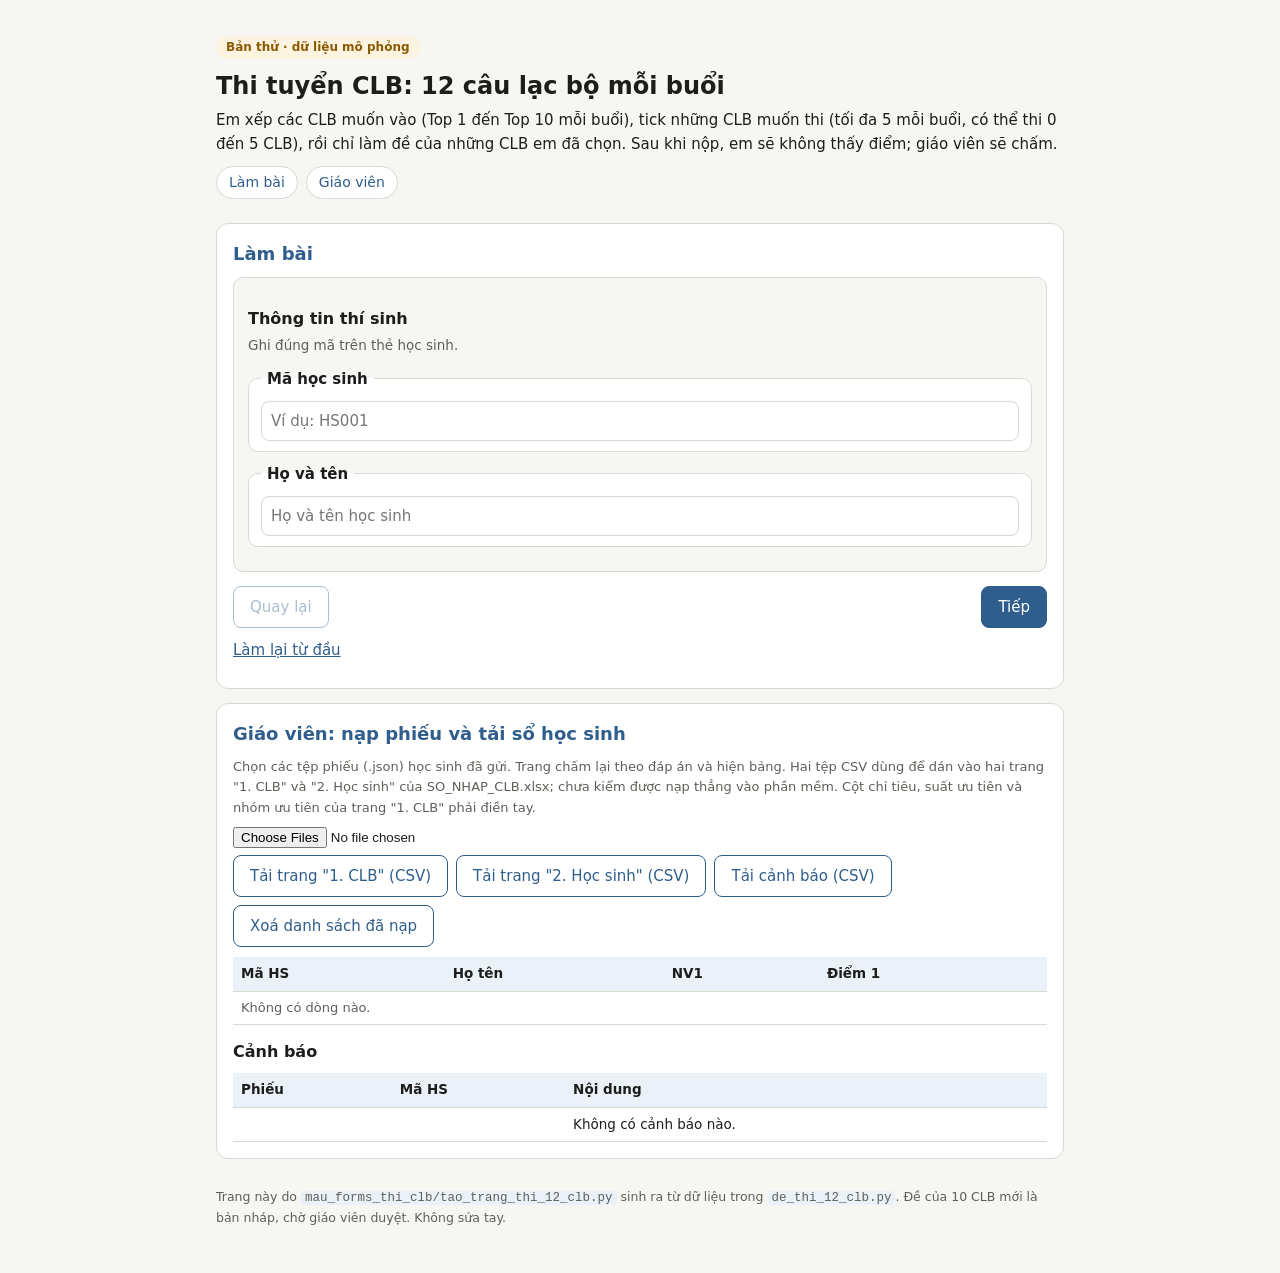
==== docs/thi_12_clb/index.html @ 9ecba968 "Trang thi 12 CLB mỗi buổi: học sinh chỉ làm đề CLB đã chọn Thêm docs/thi_12_clb/index.html: một tệp " ====
<!doctype html>
<html lang="vi">
<head>
<meta charset="utf-8">
<meta name="viewport" content="width=device-width, initial-scale=1">
<title>Thi tuyển CLB: 12 câu lạc bộ mỗi buổi</title>
<style>
:root{--bg:#f6f6f3;--fg:#1d1d1b;--muted:#5f5f59;--card:#fff;--line:#d9d9d1;--accent:#2f5d8c;--soft:#eaf1f9;--ok-fg:#1f6b3a;--ok-bg:#e7f4ec;--err-fg:#b42318;--warn-fg:#8a5a00;--warn-bg:#fdf3e1}
@media (prefers-color-scheme: dark){:root:not([data-theme="light"]){--bg:#161716;--fg:#ecebe6;--muted:#a9a9a1;--card:#20211f;--line:#3d3f3b;--accent:#8fb4dd;--soft:#263140;--ok-fg:#9fe0b4;--ok-bg:#1d3326;--err-fg:#ff8a80;--warn-fg:#ffcf8a;--warn-bg:#3a2c1b}}
:root[data-theme="dark"]{--bg:#161716;--fg:#ecebe6;--muted:#a9a9a1;--card:#20211f;--line:#3d3f3b;--accent:#8fb4dd;--soft:#263140;--ok-fg:#9fe0b4;--ok-bg:#1d3326;--err-fg:#ff8a80;--warn-fg:#ffcf8a;--warn-bg:#3a2c1b}
*{box-sizing:border-box}
html,body{margin:0;padding:0}
body{background:var(--bg);color:var(--fg);font:15px/1.6 system-ui,"Segoe UI",Roboto,Arial,sans-serif}
main{max-width:880px;margin:0 auto;padding:16px}
h1{font-size:24px;margin:6px 0 4px;line-height:1.3}
h2{font-size:18px;margin:0 0 8px;color:var(--accent)}
h3{font-size:16px;margin:14px 0 4px}
p{margin:6px 0}
.muted{color:var(--muted);font-size:13px}
.hero{padding:18px 0 6px}
.badge{display:inline-block;font-size:12px;font-weight:600;color:var(--warn-fg);background:var(--warn-bg);padding:2px 10px;border-radius:999px;margin:0 0 6px}
nav.top{display:flex;flex-wrap:wrap;gap:8px;margin:10px 0 4px}
nav.top a{color:var(--accent);text-decoration:none;font-size:14px;border:1px solid var(--line);border-radius:999px;padding:4px 12px;background:var(--card)}
section.card{background:var(--card);border:1px solid var(--line);border-radius:12px;padding:16px;margin:14px 0}
ol.steps{padding-left:20px;margin:6px 0}
ol.steps li{margin:6px 0}
.rules{background:var(--soft);border-radius:10px;padding:10px 14px;margin-top:10px}
.rules ul{margin:4px 0;padding-left:20px}
.pagebox{border:1px solid var(--line);border-radius:10px;padding:14px;background:var(--bg)}
fieldset.q{border:1px solid var(--line);border-radius:10px;padding:10px 12px;margin:10px 0;background:var(--card);min-width:0}
fieldset.q legend{font-weight:600;padding:0 6px}
.help{color:var(--muted);font-size:13.5px;margin:4px 0 8px}
label.opt{display:flex;align-items:flex-start;gap:8px;padding:6px 4px;border-radius:6px;cursor:pointer}
label.opt input{margin-top:5px}
label.rowsel{display:grid;grid-template-columns:70px 1fr;gap:8px;align-items:center;margin:6px 0}
select,input[type=text]{width:100%;font:inherit;padding:7px 9px;border:1px solid var(--line);border-radius:8px;background:var(--card);color:var(--fg)}
.nav{display:flex;flex-wrap:wrap;gap:8px;justify-content:space-between;align-items:center;margin-top:14px}
.btn{font:inherit;padding:8px 16px;border-radius:8px;border:1px solid var(--accent);background:var(--accent);color:#fff;cursor:pointer}
.btn.ghost{background:transparent;color:var(--accent)}
.btn:disabled{opacity:.4;cursor:default}
.linkbtn{background:none;border:none;color:var(--accent);cursor:pointer;font:inherit;padding:4px 0;text-decoration:underline}
.ok{background:var(--ok-bg);color:var(--ok-fg);padding:8px 12px;border-radius:8px;margin-bottom:10px}
.err{color:var(--err-fg);margin:8px 0 0;font-size:14px}
.tablewrap{overflow-x:auto;margin-top:8px;min-width:0}
table{border-collapse:collapse;width:100%;font-size:13.5px}
th,td{text-align:left;vertical-align:top;padding:6px 8px;border-bottom:1px solid var(--line)}
th{background:var(--soft);font-weight:600;white-space:nowrap}
td{word-break:break-word}
.toolbar{display:flex;flex-wrap:wrap;gap:8px;margin:6px 0 10px}
footer{color:var(--muted);font-size:12.5px;padding:14px 0 30px}
code{font-family:ui-monospace,Consolas,monospace;font-size:12.5px;background:var(--soft);padding:0 4px;border-radius:4px}
@media (max-width:480px){main{padding:12px}section.card{padding:12px}h1{font-size:21px}}
.warnbox{background:var(--warn-bg);color:var(--warn-fg);padding:8px 12px;border-radius:8px;font-size:14px;margin:8px 0}</style>
</head>
<body>
<main>
<header class="hero">
  <span class="badge">Bản thử · dữ liệu mô phỏng</span>
  <h1>Thi tuyển CLB: 12 câu lạc bộ mỗi buổi</h1>
  <p>Em xếp các CLB muốn vào (Top 1 đến Top 10 mỗi buổi), tick những CLB muốn thi (tối đa 5 mỗi buổi, có thể thi 0 đến 5 CLB), rồi chỉ làm đề của những CLB em đã chọn. Sau khi nộp, em sẽ không thấy điểm; giáo viên sẽ chấm.</p>
  <nav class="top"><a href="#thi">Làm bài</a><a href="#gv">Giáo viên</a></nav>
</header>

<section id="thi" class="card">
  <h2>Làm bài</h2>
  <div id="form"></div>
</section>

<section id="gv" class="card">
  <h2>Giáo viên: nạp phiếu và tải sổ học sinh</h2>
  <p class="muted">Chọn các tệp phiếu (.json) học sinh đã gửi. Trang chấm lại theo đáp án và hiện bảng. Hai tệp CSV dùng để dán vào hai trang "1. CLB" và "2. Học sinh" của SO_NHAP_CLB.xlsx; chưa kiểm được nạp thẳng vào phần mềm. Cột chỉ tiêu, suất ưu tiên và nhóm ưu tiên của trang "1. CLB" phải điền tay.</p>
  <input type="file" id="gv-tep" accept=".json,application/json" multiple>
  <p id="gv-so" class="muted"></p>
  <div class="toolbar">
    <button class="btn ghost" id="gv-tai-clb">Tải trang "1. CLB" (CSV)</button>
    <button class="btn ghost" id="gv-tai-so">Tải trang "2. Học sinh" (CSV)</button>
    <button class="btn ghost" id="gv-tai-canh">Tải cảnh báo (CSV)</button>
    <button class="btn ghost" id="gv-xoa">Xoá danh sách đã nạp</button>
  </div>
  <div id="gv-ket-qua" class="tablewrap"></div>
  <h3>Cảnh báo</h3>
  <div id="gv-canh" class="tablewrap"></div>
</section>

<footer>Trang này do <code>mau_forms_thi_clb/tao_trang_thi_12_clb.py</code> sinh ra từ dữ liệu trong <code>de_thi_12_clb.py</code>. Đề của 10 CLB mới là bản nháp, chờ giáo viên duyệt. Không sửa tay.</footer>
</main>
<script>
/*LOGIC-BEGIN*/
const BUOI = [{"ma": "thu_2", "ten": "Thứ Hai", "clubs": [{"id": "clb_covua", "name": "CLB Cờ vua", "de": [{"q": "Quân nào đi theo hình chữ L?", "opts": ["Xe", "Hậu", "Tượng", "Mã"], "dung": "Mã"}, {"q": "Muốn nhập thành thì cần điều kiện nào?", "opts": ["Xe đã di chuyển trước đó", "Vua đang bị chiếu", "Vua chưa từng di chuyển", "Có quân đứng giữa Vua và Xe"], "dung": "Vua chưa từng di chuyển"}], "nhap": false}, {"id": "clb_vanhoc", "name": "CLB Văn học", "de": [{"q": "Truyện Kiều là tác phẩm của ai?", "opts": ["Nguyễn Du", "Nguyễn Trãi", "Nguyễn Đình Chiểu", "Hồ Xuân Hương"], "dung": "Nguyễn Du"}, {"q": "Câu “Mặt trời xuống biển như hòn lửa” dùng biện pháp tu từ nào?", "opts": ["Ẩn dụ", "Nói quá", "Hoán dụ", "So sánh"], "dung": "So sánh"}], "nhap": false}, {"id": "clb_nhiepanh", "name": "CLB Nhiếp ảnh", "de": [{"q": "Số khẩu độ nhỏ (ví dụ f/1.8) nghĩa là gì?", "opts": ["Máy chụp liên tục", "Lỗ mở nhỏ, ít ánh sáng vào", "Lỗ mở lớn, nhiều ánh sáng vào", "Ảnh sẽ thành đen trắng"], "dung": "Lỗ mở lớn, nhiều ánh sáng vào"}, {"q": "Quy tắc một phần ba giúp bức ảnh thế nào?", "opts": ["Ảnh có dung lượng nhỏ hơn", "Pin dùng lâu hơn", "Ảnh sáng hơn", "Bố cục cân đối và dễ nhìn"], "dung": "Bố cục cân đối và dễ nhìn"}], "nhap": false}, {"id": "clb_caulong", "name": "CLB Cầu lông", "de": [{"q": "Một ván cầu lông thường chơi tới bao nhiêu điểm?", "opts": ["11", "15", "25", "21"], "dung": "21"}, {"q": "Quả cầu lông thi đấu thường làm từ lông gì?", "opts": ["Lông cừu", "Lông gà", "Lông ngỗng hoặc lông vịt", "Lông công"], "dung": "Lông ngỗng hoặc lông vịt"}], "nhap": false}, {"id": "clb_hungbien", "name": "CLB Hùng biện", "de": [{"q": "Mở đầu bài nói nên làm gì?", "opts": ["Đọc nguyên văn tờ giấy", "Xin lỗi vì mình nói kém", "Nói thật nhanh cho xong", "Gây chú ý và nêu chủ đề"], "dung": "Gây chú ý và nêu chủ đề"}, {"q": "Khi nói trước đông người nên nhìn vào đâu?", "opts": ["Nhìn người nghe", "Nhắm mắt lại", "Nhìn lên trần nhà", "Nhìn xuống sàn"], "dung": "Nhìn người nghe"}], "nhap": false}, {"id": "clb_sinhhoc", "name": "CLB Sinh học", "de": [{"q": "Bộ phận nào của tế bào chứa vật chất di truyền?", "opts": ["Màng tế bào", "Thành tế bào", "Nhân tế bào", "Không bào"], "dung": "Nhân tế bào"}, {"q": "Hồng cầu có nhiệm vụ chính là gì?", "opts": ["Vận chuyển oxy", "Làm đông máu", "Tiêu hoá thức ăn", "Chống vi khuẩn"], "dung": "Vận chuyển oxy"}], "nhap": false}, {"id": "clb_guitar", "name": "CLB Guitar", "de": [{"q": "Đàn guitar thông thường có mấy dây?", "opts": ["4", "12", "6", "7"], "dung": "6"}, {"q": "Hợp âm Đô trưởng được ký hiệu là gì?", "opts": ["G", "A", "D", "C"], "dung": "C"}], "nhap": false}, {"id": "clb_baochi", "name": "CLB Báo chí", "de": [{"q": "Trước khi đăng một tin, việc cần làm đầu tiên là gì?", "opts": ["Kiểm tra lại nguồn tin", "Xoá tên nguồn tin", "Thêm chi tiết cho hấp dẫn", "Đăng ngay cho nhanh"], "dung": "Kiểm tra lại nguồn tin"}, {"q": "Một bản tin tốt phải trả lời được những câu nào?", "opts": ["Ai, cái gì, ở đâu, khi nào, vì sao, như thế nào", "Chỉ cần trả lời ai", "Chỉ cần trả lời khi nào", "Không cần trả lời câu nào"], "dung": "Ai, cái gì, ở đâu, khi nào, vì sao, như thế nào"}], "nhap": false}, {"id": "clb_truyentranh", "name": "CLB Vẽ truyện tranh", "de": [{"q": "Ô chứa lời nói của nhân vật trong truyện tranh gọi là gì?", "opts": ["Mục lục", "Khung tranh", "Trang bìa", "Bóng thoại"], "dung": "Bóng thoại"}, {"q": "Truyện tranh Nhật Bản thường được gọi là gì?", "opts": ["Ngụ ngôn", "Comic", "Manhwa", "Manga"], "dung": "Manga"}], "nhap": false}, {"id": "clb_boiloi", "name": "CLB Bơi lội", "de": [{"q": "Kiểu bơi nào nằm ngửa trên mặt nước?", "opts": ["Bơi bướm", "Bơi ếch", "Bơi ngửa", "Bơi sải"], "dung": "Bơi ngửa"}, {"q": "Trước khi xuống nước nên làm gì?", "opts": ["Chạy quanh hồ bơi", "Ăn thật no", "Nhảy xuống ngay", "Khởi động kỹ"], "dung": "Khởi động kỹ"}], "nhap": false}, {"id": "clb_dantranh", "name": "CLB Đàn tranh", "de": [{"q": "Đàn tranh thường có bao nhiêu dây?", "opts": ["25", "21", "16", "12"], "dung": "16"}, {"q": "Đàn tranh thuộc nhóm nhạc cụ nào?", "opts": ["Phím hơi", "Hơi", "Dây gảy", "Gõ"], "dung": "Dây gảy"}], "nhap": true}, {"id": "clb_camhoa", "name": "CLB Cắm hoa", "de": [{"q": "Nghệ thuật cắm hoa của Nhật Bản gọi là gì?", "opts": ["Origami", "Ikebana", "Bonsai", "Sushi"], "dung": "Ikebana"}, {"q": "Yếu tố quan trọng nhất khi cắm hoa là gì?", "opts": ["Bố cục cân đối", "Nhiều màu nhất", "Cắm càng cao càng đẹp", "Dùng hoa giả"], "dung": "Bố cục cân đối"}], "nhap": true}]}, {"ma": "thu_3", "ten": "Thứ Ba", "clubs": [{"id": "clb_tienganh", "name": "CLB Tiếng Anh", "de": [{"q": "She ___ to school every day.", "opts": ["goes", "going", "go", "gone"], "dung": "goes"}, {"q": "Từ trái nghĩa với “ancient” là gì?", "opts": ["old", "modern", "huge", "quiet"], "dung": "modern"}], "nhap": false}, {"id": "clb_mythuat", "name": "CLB Mỹ thuật", "de": [{"q": "Ba màu cơ bản trong hội hoạ truyền thống là gì?", "opts": ["Đỏ, vàng, lam", "Đen, trắng, xám", "Cam, tím, lục", "Đỏ, lục, lam"], "dung": "Đỏ, vàng, lam"}, {"q": "Màu bổ túc của màu đỏ là màu nào?", "opts": ["Lục", "Vàng", "Cam", "Tím"], "dung": "Lục"}], "nhap": false}, {"id": "clb_bongda", "name": "CLB Bóng đá", "de": [{"q": "Mỗi đội bóng đá có bao nhiêu cầu thủ trên sân?", "opts": ["9", "10", "11", "12"], "dung": "11"}, {"q": "Cầu thủ nhận thẻ đỏ thì sao?", "opts": ["Chỉ bị nhắc nhở", "Được đá phạt", "Phải rời sân, không được thi đấu tiếp", "Được nghỉ giữa hiệp"], "dung": "Phải rời sân, không được thi đấu tiếp"}], "nhap": false}, {"id": "clb_tiengnhat", "name": "CLB Tiếng Nhật", "de": [{"q": "Bảng chữ Hiragana dùng cho tiếng nước nào?", "opts": ["Tiếng Nhật", "Tiếng Hàn", "Tiếng Trung", "Tiếng Thái"], "dung": "Tiếng Nhật"}, {"q": "“Arigatou” nghĩa là gì?", "opts": ["Cảm ơn", "Xin chào", "Tạm biệt", "Xin lỗi"], "dung": "Cảm ơn"}], "nhap": false}, {"id": "clb_kich", "name": "CLB Kịch", "de": [{"q": "Nhân vật nói một mình để bộc lộ suy nghĩ gọi là gì?", "opts": ["Độc thoại", "Phụ đề", "Đối thoại", "Lời dẫn chuyện"], "dung": "Độc thoại"}, {"q": "Ai là người chỉ đạo diễn viên trong một vở kịch?", "opts": ["Khán giả", "Đạo diễn", "Nhạc công", "Người soát vé"], "dung": "Đạo diễn"}], "nhap": false}, {"id": "clb_hoahoc", "name": "CLB Hoá học", "de": [{"q": "Công thức hoá học của nước là gì?", "opts": ["CO2", "NaCl", "H2O", "O2"], "dung": "H2O"}, {"q": "Dung dịch có độ pH nhỏ hơn 7 là loại gì?", "opts": ["Nước cất", "Axit", "Bazơ", "Trung tính"], "dung": "Axit"}], "nhap": false}, {"id": "clb_nauan", "name": "CLB Nấu ăn", "de": [{"q": "Vì sao phải rửa tay trước khi nấu ăn?", "opts": ["Không cần rửa tay", "Để giữ vệ sinh, an toàn thực phẩm", "Để tay đẹp hơn", "Để nấu nhanh hơn"], "dung": "Để giữ vệ sinh, an toàn thực phẩm"}, {"q": "Thịt sống và đồ ăn chín nên để thế nào?", "opts": ["Để riêng, dùng thớt riêng", "Rửa chung một chậu", "Để chung một thớt", "Trộn lẫn với nhau"], "dung": "Để riêng, dùng thớt riêng"}], "nhap": false}, {"id": "clb_thietke", "name": "CLB Thiết kế đồ hoạ", "de": [{"q": "Hệ màu dùng cho màn hình máy tính là gì?", "opts": ["CMYK", "Pantone", "Đen trắng", "RGB"], "dung": "RGB"}, {"q": "Ảnh vector khác ảnh thường ở điểm nào?", "opts": ["Không in ra được", "Luôn có nhiều màu hơn", "Chỉ có hai màu", "Phóng to không bị vỡ hình"], "dung": "Phóng to không bị vỡ hình"}], "nhap": false}, {"id": "clb_cotuong", "name": "CLB Cờ tướng", "de": [{"q": "Quân Tượng trong cờ tướng có được qua sông không?", "opts": ["Có", "Chỉ khi ăn quân", "Không", "Chỉ ở nước đi đầu"], "dung": "Không"}, {"q": "Quân Mã bị cản khi nào?", "opts": ["Khi gặp quân Tướng", "Khi đi qua sông", "Có quân đứng sát ngay hướng đi", "Có quân ở cuối đường đi"], "dung": "Có quân đứng sát ngay hướng đi"}], "nhap": false}, {"id": "clb_mua", "name": "CLB Múa", "de": [{"q": "Múa sạp là điệu múa nổi tiếng của dân tộc nào?", "opts": ["Dân tộc Khmer", "Dân tộc Thái", "Dân tộc Hoa", "Dân tộc Chăm"], "dung": "Dân tộc Thái"}, {"q": "Khởi động trước khi tập múa giúp gì?", "opts": ["Tránh chấn thương", "Mệt nhanh hơn", "Dễ quên động tác", "Không có tác dụng"], "dung": "Tránh chấn thương"}], "nhap": false}, {"id": "clb_khieuvu", "name": "CLB Khiêu vũ", "de": [{"q": "Điệu Waltz thường đếm theo nhịp mấy?", "opts": ["4", "3", "6", "2"], "dung": "3"}, {"q": "Khởi động trước khi nhảy để làm gì?", "opts": ["Không cần thiết", "Mệt nhanh hơn", "Tránh chấn thương", "Quên động tác"], "dung": "Tránh chấn thương"}], "nhap": true}, {"id": "clb_cocaro", "name": "CLB Cờ caro", "de": [{"q": "Bàn cờ caro thường có bao nhiêu ô?", "opts": ["10 x 10", "20 x 20", "15 x 15", "8 x 8"], "dung": "15 x 15"}, {"q": "Mục tiêu của cờ caro là gì?", "opts": ["Đưa quân về cuối bàn", "Chiếm nhiều ô nhất", "Bắt hết quân đối phương", "Xếp 5 quân liên tiếp"], "dung": "Xếp 5 quân liên tiếp"}], "nhap": true}]}, {"ma": "thu_4", "ten": "Thứ Tư", "clubs": [{"id": "clb_robotics", "name": "CLB Robotics", "de": [{"q": "Cảm biến siêu âm trên robot dùng để làm gì?", "opts": ["Đo độ ẩm", "Đo nhiệt độ", "Đo khoảng cách", "Nhận biết màu"], "dung": "Đo khoảng cách"}, {"q": "Vòng lặp trong lập trình dùng để làm gì?", "opts": ["Nối dây điện", "Dừng chương trình", "Xoá biến", "Lặp lại một nhóm lệnh"], "dung": "Lặp lại một nhóm lệnh"}], "nhap": false}, {"id": "clb_khoahoc", "name": "CLB Khoa học", "de": [{"q": "Ở áp suất tiêu chuẩn, nước sôi ở bao nhiêu độ C?", "opts": ["100", "50", "90", "0"], "dung": "100"}, {"q": "Cây xanh tạo chất hữu cơ nhờ ánh sáng qua quá trình nào?", "opts": ["Hô hấp", "Quang hợp", "Thoát hơi nước", "Lên men"], "dung": "Quang hợp"}], "nhap": false}, {"id": "clb_kynang", "name": "CLB Kỹ năng sống", "de": [{"q": "Số điện thoại gọi cứu hoả ở Việt Nam là số nào?", "opts": ["113", "114", "115", "111"], "dung": "114"}, {"q": "Bị lạc ở nơi đông người, em nên làm gì?", "opts": ["Đi theo người lạ", "Đứng yên ở chỗ dễ thấy và nhờ người có trách nhiệm", "Chạy khắp nơi để tìm", "Ngồi khóc và chờ"], "dung": "Đứng yên ở chỗ dễ thấy và nhờ người có trách nhiệm"}], "nhap": false}, {"id": "clb_thienvan", "name": "CLB Thiên văn", "de": [{"q": "Hành tinh nào gần Mặt Trời nhất?", "opts": ["Sao Thuỷ", "Trái Đất", "Sao Kim", "Sao Hoả"], "dung": "Sao Thuỷ"}, {"q": "Trái Đất quay một vòng quanh Mặt Trời mất khoảng bao lâu?", "opts": ["Một năm", "Mười năm", "Một tháng", "Một ngày"], "dung": "Một năm"}], "nhap": false}, {"id": "clb_dialy", "name": "CLB Địa lý", "de": [{"q": "Đỉnh núi cao nhất Việt Nam là đỉnh nào?", "opts": ["Bà Đen", "Lang Biang", "Fansipan", "Tây Côn Lĩnh"], "dung": "Fansipan"}, {"q": "Đường xích đạo chia Trái Đất thành hai phần nào?", "opts": ["Lục địa và đại dương", "Ngày và đêm", "Bán cầu Bắc và bán cầu Nam", "Bán cầu Đông và bán cầu Tây"], "dung": "Bán cầu Bắc và bán cầu Nam"}], "nhap": false}, {"id": "clb_bongchuyen", "name": "CLB Bóng chuyền", "de": [{"q": "Mỗi đội bóng chuyền có mấy người trên sân?", "opts": ["6", "5", "7", "11"], "dung": "6"}, {"q": "Một đội được chạm bóng tối đa mấy lần trước khi đưa bóng qua lưới?", "opts": ["2", "3", "5", "4"], "dung": "3"}], "nhap": false}, {"id": "clb_lamphim", "name": "CLB Làm phim", "de": [{"q": "Kịch bản phân cảnh (vẽ trước từng cảnh) dùng để làm gì?", "opts": ["Chọn nhạc nền", "Tính tiền vé", "Viết phụ đề", "Lên kế hoạch cho từng cảnh quay"], "dung": "Lên kế hoạch cho từng cảnh quay"}, {"q": "Cảnh quay sát khuôn mặt nhân vật gọi là gì?", "opts": ["Cận cảnh", "Toàn cảnh", "Trung cảnh", "Viễn cảnh"], "dung": "Cận cảnh"}], "nhap": false}, {"id": "clb_moitruong", "name": "CLB Môi trường", "de": [{"q": "Loại rác nào sau đây tái chế được?", "opts": ["Thức ăn thừa", "Chai nhựa đã rửa sạch", "Vỏ chuối", "Khăn giấy đã dùng"], "dung": "Chai nhựa đã rửa sạch"}, {"q": "Ngày Môi trường Thế giới là ngày nào?", "opts": ["22 tháng 4", "8 tháng 3", "1 tháng 6", "5 tháng 6"], "dung": "5 tháng 6"}], "nhap": false}, {"id": "clb_tienghan", "name": "CLB Tiếng Hàn", "de": [{"q": "Bảng chữ cái tiếng Hàn gọi là gì?", "opts": ["Kanji", "Hangul", "Pinyin", "Katakana"], "dung": "Hangul"}, {"q": "“Annyeonghaseyo” nghĩa là gì?", "opts": ["Chúc ngủ ngon", "Xin chào", "Tạm biệt", "Cảm ơn"], "dung": "Xin chào"}], "nhap": false}, {"id": "clb_khoinghiep", "name": "CLB Khởi nghiệp", "de": [{"q": "Lợi nhuận được tính thế nào?", "opts": ["Chỉ tính chi phí", "Doanh thu cộng chi phí", "Doanh thu trừ chi phí", "Chỉ tính doanh thu"], "dung": "Doanh thu trừ chi phí"}, {"q": "Khách hàng mục tiêu là ai?", "opts": ["Nhà cung cấp", "Đối thủ cạnh tranh", "Mọi người trên thế giới", "Nhóm người mà sản phẩm hướng tới"], "dung": "Nhóm người mà sản phẩm hướng tới"}], "nhap": false}, {"id": "clb_aothuat", "name": "CLB Ảo thuật", "de": [{"q": "Đánh lạc hướng khán giả trong ảo thuật nghĩa là gì?", "opts": ["Làm vật biến mất ngay", "Khiến khán giả chú ý vào chỗ khác", "Đọc được suy nghĩ", "Tăng tốc động tác"], "dung": "Khiến khán giả chú ý vào chỗ khác"}, {"q": "Ảo thuật gia cần chuẩn bị điều gì trước khi biểu diễn?", "opts": ["Không cần tập", "Bỏ qua kịch bản", "Tập luyện kỹ thủ pháp", "Mặc thật nhiều áo"], "dung": "Tập luyện kỹ thủ pháp"}], "nhap": true}, {"id": "clb_yoga", "name": "CLB Yoga", "de": [{"q": "Tư thế cây trong yoga có tên tiếng Phạn là gì?", "opts": ["Shavasana", "Vrikshasana", "Trikonasana", "Bhujangasana"], "dung": "Vrikshasana"}, {"q": "Shavasana là tư thế gì?", "opts": ["Cây", "Nằm thư giãn", "Chiến binh", "Rắn hổ mang"], "dung": "Nằm thư giãn"}], "nhap": true}]}, {"ma": "thu_5", "ten": "Thứ Năm", "clubs": [{"id": "clb_tinhoc", "name": "CLB Tin học", "de": [{"q": "1 byte bằng bao nhiêu bit?", "opts": ["10", "16", "8", "2"], "dung": "8"}, {"q": "Hệ nhị phân dùng những chữ số nào?", "opts": ["A đến F", "0 và 1", "1 và 2", "0 đến 9"], "dung": "0 và 1"}], "nhap": false}, {"id": "clb_amnhac", "name": "CLB Âm nhạc", "de": [{"q": "Có bao nhiêu tên nốt nhạc cơ bản?", "opts": ["7", "12", "5", "8"], "dung": "7"}, {"q": "Một nốt tròn dài bằng mấy nốt đen?", "opts": ["4", "8", "1", "2"], "dung": "4"}], "nhap": false}, {"id": "clb_tinhnguyen", "name": "CLB Tình nguyện", "de": [{"q": "Hoạt động tình nguyện là gì?", "opts": ["Bài tập bắt buộc có điểm", "Hoạt động quảng cáo", "Tự nguyện giúp cộng đồng, không nhận tiền công", "Làm thêm có lương"], "dung": "Tự nguyện giúp cộng đồng, không nhận tiền công"}, {"q": "Quyên góp quần áo cũ thì nên làm gì?", "opts": ["Góp cả đồ đã rách nát", "Nhét chung vào một túi", "Để nguyên đồ bẩn", "Giặt sạch và phân loại trước"], "dung": "Giặt sạch và phân loại trước"}], "nhap": false}, {"id": "clb_vatly", "name": "CLB Vật lý", "de": [{"q": "Đơn vị đo điện trở là gì?", "opts": ["Oát", "Vôn", "Ôm", "Ampe"], "dung": "Ôm"}, {"q": "Ánh sáng đi nhanh nhất trong môi trường nào?", "opts": ["Chân không", "Kim loại", "Nước", "Thuỷ tinh"], "dung": "Chân không"}], "nhap": false}, {"id": "clb_hopxuong", "name": "CLB Hợp xướng", "de": [{"q": "Giọng nữ cao nhất trong hợp xướng gọi là gì?", "opts": ["Soprano", "Alto", "Tenor", "Bass"], "dung": "Soprano"}, {"q": "Giọng nam trầm nhất gọi là gì?", "opts": ["Tenor", "Bass", "Alto", "Soprano"], "dung": "Bass"}], "nhap": false}, {"id": "clb_tranhbien", "name": "CLB Tranh biện", "de": [{"q": "Một lập luận tốt cần có những gì?", "opts": ["Chỉ cần cảm xúc", "Nói thật to", "Chê bai người khác", "Luận điểm, dẫn chứng và giải thích"], "dung": "Luận điểm, dẫn chứng và giải thích"}, {"q": "Khi phản bác, em nên nhắm vào đâu?", "opts": ["Trường của đối phương", "Lập luận của đối phương", "Ngoại hình đối phương", "Giọng nói đối phương"], "dung": "Lập luận của đối phương"}], "nhap": false}, {"id": "clb_vothuat", "name": "CLB Võ thuật", "de": [{"q": "Vovinam là võ thuật của nước nào?", "opts": ["Hàn Quốc", "Nhật Bản", "Thái Lan", "Việt Nam"], "dung": "Việt Nam"}, {"q": "Karate bắt nguồn từ nước nào?", "opts": ["Hàn Quốc", "Trung Quốc", "Brazil", "Nhật Bản"], "dung": "Nhật Bản"}], "nhap": false}, {"id": "clb_game", "name": "CLB Lập trình game", "de": [{"q": "Scratch là gì?", "opts": ["Một hệ điều hành", "Một trình duyệt web", "Công cụ lập trình bằng cách kéo thả khối lệnh", "Một máy chơi game"], "dung": "Công cụ lập trình bằng cách kéo thả khối lệnh"}, {"q": "Biến trong lập trình dùng để làm gì?", "opts": ["Nối mạng", "Lưu một giá trị để dùng lại", "Vẽ hình tròn", "Tắt máy tính"], "dung": "Lưu một giá trị để dùng lại"}], "nhap": false}, {"id": "clb_sach", "name": "CLB Đọc sách", "de": [{"q": "Truyện ngắn “Lão Hạc” là của ai?", "opts": ["Tô Hoài", "Nam Cao", "Thạch Lam", "Kim Lân"], "dung": "Nam Cao"}, {"q": "“Dế Mèn phiêu lưu ký” là của ai?", "opts": ["Xuân Diệu", "Tô Hoài", "Nam Cao", "Nguyễn Nhật Ánh"], "dung": "Tô Hoài"}], "nhap": false}, {"id": "clb_thucong", "name": "CLB Thủ công", "de": [{"q": "Nghệ thuật gấp giấy của Nhật Bản gọi là gì?", "opts": ["Bonsai", "Sushi", "Ikebana", "Origami"], "dung": "Origami"}, {"q": "Keo nến thường dùng với dụng cụ nào?", "opts": ["Máy khâu", "Thước kẻ", "Kéo", "Súng bắn keo"], "dung": "Súng bắn keo"}], "nhap": false}, {"id": "clb_tiengthai", "name": "CLB Tiếng Thái", "de": [{"q": "Tiếng Thái thuộc họ ngôn ngữ nào?", "opts": ["Hán-Tạng", "Tai-Kadai", "Nam Á", "Ấn-Âu"], "dung": "Tai-Kadai"}, {"q": "Thủ đô của Thái Lan là gì?", "opts": ["Pattaya", "Bangkok", "Phuket", "Chiang Mai"], "dung": "Bangkok"}], "nhap": true}, {"id": "clb_daukiem", "name": "CLB Đấu kiếm", "de": [{"q": "Đấu kiếm thể thao dùng thiết bị gì để ghi điểm?", "opts": ["Ánh sáng", "Thiết bị điện tử", "Chuông", "Cờ"], "dung": "Thiết bị điện tử"}, {"q": "Đấu kiếm thể thao có mấy loại kiếm phổ biến?", "opts": ["3", "4", "2", "5"], "dung": "3"}], "nhap": true}]}, {"ma": "thu_6", "ten": "Thứ Sáu", "clubs": [{"id": "clb_toan", "name": "CLB Toán tư duy", "de": [{"q": "Số tiếp theo của dãy 2, 4, 8, 16 là gì?", "opts": ["18", "32", "24", "20"], "dung": "32"}, {"q": "Lớp có 30 học sinh, 40% là nữ. Lớp có bao nhiêu bạn nữ?", "opts": ["18", "14", "10", "12"], "dung": "12"}], "nhap": false}, {"id": "clb_lichsu", "name": "CLB Lịch sử", "de": [{"q": "Chiến thắng Điện Biên Phủ diễn ra năm nào?", "opts": ["1954", "1975", "1945", "1968"], "dung": "1954"}, {"q": "Ngô Quyền đánh thắng quân Nam Hán trên sông nào?", "opts": ["Sông Hương", "Sông Như Nguyệt", "Sông Hồng", "Sông Bạch Đằng"], "dung": "Sông Bạch Đằng"}], "nhap": false}, {"id": "clb_bongro", "name": "CLB Bóng rổ", "de": [{"q": "Một cú ném từ ngoài vạch ba điểm được mấy điểm?", "opts": ["3", "4", "2", "1"], "dung": "3"}, {"q": "Mỗi đội bóng rổ có mấy người trên sân?", "opts": ["5", "11", "7", "6"], "dung": "5"}], "nhap": false}, {"id": "clb_tiengtrung", "name": "CLB Tiếng Trung", "de": [{"q": "Cách ghi âm tiếng Trung bằng chữ cái Latinh gọi là gì?", "opts": ["Kanji", "Romaji", "Pinyin", "Hangul"], "dung": "Pinyin"}, {"q": "“Nǐ hǎo” nghĩa là gì?", "opts": ["Xin chào", "Cảm ơn", "Tạm biệt", "Xin lỗi"], "dung": "Xin chào"}], "nhap": false}, {"id": "clb_socuu", "name": "CLB Sơ cứu", "de": [{"q": "Số điện thoại cấp cứu y tế ở Việt Nam là số nào?", "opts": ["114", "115", "116", "113"], "dung": "115"}, {"q": "Bị bỏng nhẹ thì nên làm gì trước tiên?", "opts": ["Bôi kem đánh răng", "Chườm đá thật lâu", "Chọc vỡ chỗ phồng", "Xả nước mát lên chỗ bỏng"], "dung": "Xả nước mát lên chỗ bỏng"}], "nhap": false}, {"id": "clb_kinhte", "name": "CLB Kinh tế", "de": [{"q": "Lạm phát là gì?", "opts": ["Giá cả nói chung tăng lên theo thời gian", "Giá cả nói chung giảm xuống", "Lương tăng gấp đôi", "Ngân hàng đóng cửa"], "dung": "Giá cả nói chung tăng lên theo thời gian"}, {"q": "Tiết kiệm là gì?", "opts": ["Để dành một phần tiền kiếm được", "Đi vay tiền", "Mua thật nhiều đồ", "Tiêu hết số tiền có"], "dung": "Để dành một phần tiền kiếm được"}], "nhap": false}, {"id": "clb_dienkinh", "name": "CLB Điền kinh", "de": [{"q": "Cự ly chạy ngắn phổ biến nhất là bao nhiêu?", "opts": ["42 km", "10 km", "100 m", "5 km"], "dung": "100 m"}, {"q": "Chạy marathon dài khoảng bao nhiêu?", "opts": ["42 km", "10 km", "21 km", "100 km"], "dung": "42 km"}], "nhap": false}, {"id": "clb_bongban", "name": "CLB Bóng bàn", "de": [{"q": "Một ván bóng bàn chơi tới mấy điểm?", "opts": ["11", "15", "21", "25"], "dung": "11"}, {"q": "Bóng bàn còn được gọi là gì?", "opts": ["Bóng ném", "Cầu mây", "Ping pong", "Quần vợt"], "dung": "Ping pong"}], "nhap": false}, {"id": "clb_dangian", "name": "CLB Văn hoá dân gian", "de": [{"q": "Tết Trung thu vào ngày nào âm lịch?", "opts": ["Mùng 5 tháng Năm", "Rằm tháng Giêng", "Rằm tháng Tám", "Mùng 1 tháng Giêng"], "dung": "Rằm tháng Tám"}, {"q": "Bánh chưng gắn với dịp nào?", "opts": ["Rằm tháng Bảy", "Tết Trung thu", "Tết Đoan ngọ", "Tết Nguyên đán"], "dung": "Tết Nguyên đán"}], "nhap": false}, {"id": "clb_truyenthong", "name": "CLB Truyền thông", "de": [{"q": "Muốn dùng ảnh của người khác thì cần làm gì?", "opts": ["Đổi màu ảnh là được", "Xin phép và ghi nguồn", "Cứ dùng, không cần hỏi", "Cắt bỏ tên tác giả"], "dung": "Xin phép và ghi nguồn"}, {"q": "Bài đăng cho trang của trường nên thế nào?", "opts": ["Đăng tin chưa kiểm tra", "Rõ ràng, đúng thông tin, lời lẽ lịch sự", "Càng nhiều chữ viết tắt càng tốt", "Dùng ảnh mờ cho nhanh"], "dung": "Rõ ràng, đúng thông tin, lời lẽ lịch sự"}], "nhap": false}, {"id": "clb_caumay", "name": "CLB Cầu mây", "de": [{"q": "Cầu mây (sepak takraw) phổ biến ở khu vực nào?", "opts": ["Bắc Âu", "Trung Đông", "Nam Mỹ", "Đông Nam Á"], "dung": "Đông Nam Á"}, {"q": "Mỗi đội cầu mây có mấy người trên sân?", "opts": ["4", "5", "6", "3"], "dung": "3"}], "nhap": true}, {"id": "clb_thuphap", "name": "CLB Thư pháp", "de": [{"q": "Thư pháp là nghệ thuật gì?", "opts": ["Chạm khắc gỗ", "Vẽ phong cảnh", "Viết chữ đẹp bằng bút lông", "Làm gốm"], "dung": "Viết chữ đẹp bằng bút lông"}, {"q": "Dụng cụ chính của thư pháp là gì?", "opts": ["Cọ sơn dầu", "Phấn màu", "Bút chì", "Bút lông và mực"], "dung": "Bút lông và mực"}], "nhap": true}]}];
const DIEM_CAU = 5, TRAN_THI = 5;
const CO_BUOI = "Có", KHONG_BUOI = "Không, em bận buổi này";
const KHONG_THI = "Em không thi CLB nào buổi này";
const DUNG = "Em không thi thêm CLB nào buổi này";
const BO_TRONG = "(Bỏ trống)";

function nhan(c){ return c.name + ' (' + c.id + ')'; }
function maClb(v){ const m = String(v == null ? '' : v).match(/\(([A-Za-z0-9_]+)\)\s*$/); return m ? m[1] : ''; }
function chuanHoa(s){ return String(s == null ? '' : s).trim().replace(/\s+/g, ' ').toLowerCase(); }

function docTopPhieu(d, tl){
  const ds = []; let coThaXuong = false;
  d.clubs.forEach(function(_, k){
    const ma = d.ma + '-top-' + (k + 1);
    if(!(ma in tl)) return;
    coThaXuong = true;
    const id = maClb(tl[ma]);
    if(id) ds.push({id: id, top: k + 1});
  });
  return coThaXuong ? ds : [];
}

function chamTheoCLB(phieuList){
  const daCo = {}, daThuong = {}, hocSinh = [], canhBao = [];
  phieuList.forEach(function(tl, i){
    const sid = String(tl.student_id || '').trim();
    const khoa = sid.replace(/\s+/g, '');
    const dong = 'Phiếu thứ ' + (i + 1);
    if(!sid){ canhBao.push([dong, '', 'Không có mã học sinh, bỏ cả phiếu']); return; }
    if(daCo[khoa]){ canhBao.push([dong, sid, 'Nộp lần nữa. Bỏ phiếu này, giữ phiếu đầu (' + daCo[khoa] + ')']); return; }
    daCo[khoa] = dong;
    const chuThuong = sid.toLowerCase();
    if(daThuong[chuThuong] && daThuong[chuThuong] !== sid){
      canhBao.push([dong, sid, 'Chỉ khác hoa thường với mã ' + daThuong[chuThuong] + ' đã nộp: giữ cả hai, nên soát.']);
    } else {
      daThuong[chuThuong] = sid;
    }
    const hs = {sid: sid, ten: String(tl.name || '').trim(), nv: {}, diem: {}, thi: []};
    BUOI.forEach(function(d){
      if(tl['di-' + d.ma] !== CO_BUOI) return;
      const top = docTopPhieu(d, tl);
      let truoc = 0; const topCua = {}; const nv = [];
      top.forEach(function(x){
        if(x.top !== truoc + 1){
          canhBao.push([dong, sid, d.ten + ': bỏ trống Top ' + (truoc + 1) + ' nhưng có chọn Top ' + x.top + ', đã dồn lên.']);
        }
        truoc = x.top;
        if(topCua[x.id]){
          canhBao.push([dong, sid, d.ten + ': chọn ' + x.id + ' ở cả Top ' + topCua[x.id] + ' và Top ' + x.top + ', giữ Top ' + topCua[x.id] + '.']);
          return;
        }
        topCua[x.id] = x.top; nv.push(x.id);
      });
      if(!nv.length) canhBao.push([dong, sid, d.ten + ': đăng ký buổi nhưng không xếp CLB nào.']);
      hs.nv[d.ma] = nv;

      const daTick = {};
      [].concat(tl['chon-' + d.ma] || []).forEach(function(v){ const m = maClb(v); if(m) daTick[m] = true; });
      const daLam = {};
      [tl['thi-' + d.ma]].concat(d.clubs.map(function(c){ return tl['thi-sau-' + c.id]; })).forEach(function(v){
        const id = maClb(v); if(id) daLam[id] = true;
      });

      let soThi = 0;
      d.clubs.forEach(function(c){
        if(!daLam[c.id]){
          if(daTick[c.id]) canhBao.push([dong, sid, d.ten + ': tick ' + c.name + ' nhưng không làm bài.']);
          return;
        }
        if(!daTick[c.id]){
          canhBao.push([dong, sid, d.ten + ': làm bài ' + c.name + ' nhưng không tick ở câu chọn CLB thi, không tính điểm.']);
          return;
        }
        if(nv.indexOf(c.id) < 0){
          canhBao.push([dong, sid, d.ten + ': làm bài ' + c.name + ' nhưng không chọn CLB này ở Top nào, không tính điểm.']);
          return;
        }
        if(soThi >= TRAN_THI){
          canhBao.push([dong, sid, d.ten + ': quá ' + TRAN_THI + ' CLB, bỏ bài ' + c.name + '.']);
          return;
        }
        soThi++;
        let dung = 0;
        c.de.forEach(function(q, j){ if(chuanHoa(tl[c.id + '-' + (j + 1)]) === chuanHoa(q.dung)) dung++; });
        hs.diem[c.id] = dung * DIEM_CAU;
        hs.thi.push(c.id);
      });
    });
    hocSinh.push(hs);
  });

  const tenClb = {}, daDung = {};
  BUOI.forEach(function(d){ d.clubs.forEach(function(c){
    let ten = c.name;
    if(daDung[ten.toLowerCase()]) ten = c.name + ' (' + d.ten + ')';
    if(daDung[ten.toLowerCase()]) ten = c.name + ' (' + c.id + ')';
    daDung[ten.toLowerCase()] = true;
    tenClb[c.id] = ten;
  }); });
  const soNv = Math.max.apply(null, [1].concat(hocSinh.map(function(h){
    return BUOI.reduce(function(n, d){ return n + (h.nv[d.ma] || []).length; }, 0);
  })));
  const tHs = ['Mã HS', 'Họ tên'];
  for(let i = 1; i <= soNv; i++) tHs.push('NV' + i, 'Điểm ' + i);
  const soHs = [tHs].concat(hocSinh.map(function(h){
    const row = [h.sid, h.ten];
    BUOI.forEach(function(d){
      (h.nv[d.ma] || []).forEach(function(id){
        row.push(tenClb[id] || id, h.diem.hasOwnProperty(id) ? h.diem[id] : '');
      });
    });
    while(row.length < tHs.length) row.push('');
    return row;
  }));
  const soClb = [['Tên CLB', 'Buổi', 'Chỉ tiêu', 'Suất ưu tiên', 'Nhóm ưu tiên', 'Mã CLB']];
  BUOI.forEach(function(d){ d.clubs.forEach(function(c){ soClb.push([tenClb[c.id], d.ma, '', '', '', c.id]); }); });
  const canh = [['Phiếu', 'Mã HS', 'Nội dung']].concat(canhBao.length ? canhBao : [['', '', 'Không có cảnh báo nào.']]);
  return {clb: soClb, hs: soHs, canh: canh};
}
/*LOGIC-END*/
const TRO_GIUP = {"top": "Top 1 là CLB em thích nhất. Bấm vào từng Top để chọn CLB trong danh sách. Mỗi CLB chỉ chọn một lần. Không muốn thêm thì để (Bỏ trống). Muốn CLB được chấm điểm: xếp CLB đó ở một Top, tick ở ô bên dưới, rồi làm bài thi. Trang này chỉ có Top 1 đến Top 10.", "tick": "Không thi CLB nào thì bỏ trống. CLB được chấm điểm khi vừa được xếp ở một Top, vừa được tick ở đây, và vừa được làm bài.", "first": "Chọn CLB đứng trên cùng (đứng đầu trong danh sách) trong số các CLB em đã tick. Không thi CLB nào thì chọn \"Em không thi CLB nào buổi này\". Làm xong thì chỉ chọn được CLB đứng sau.", "tiep": "Chỉ hiện các CLB đứng sau CLB vừa làm. Chọn CLB em đã tick tiếp theo; hết rồi thì chọn Không thi thêm."};

(function(){
  'use strict';
  function $(s){ return document.querySelector(s); }
  function esc(s){
    return String(s == null ? '' : s).replace(/[&<>"']/g, function(c){
      return {'&': '&amp;', '<': '&lt;', '>': '&gt;', '"': '&quot;', "'": '&#39;'}[c];
    });
  }

  // Trang theo thứ tự: mỗi buổi là trang buổi, trang xếp Top và tick, trang CLB thi đầu tiên,
  // rồi trang đề và trang "tiếp theo" cho từng CLB. Chỉ trang hiện tại được dựng.
  const TRANG = [{loai: 'info'}];
  const NGAY = [];
  BUOI.forEach(function(d, k){
    const coThi = d.clubs.filter(function(c){ return c.de.length; });
    const ng = {d: d, k: k, coThi: coThi, iDi: 0, iTop: 0, iFirst: -1, iExam: [], iTiep: []};
    ng.iDi = TRANG.push({loai: 'di', k: k}) - 1;
    ng.iTop = TRANG.push({loai: 'top', k: k}) - 1;
    if(coThi.length){
      ng.iFirst = TRANG.push({loai: 'first', k: k}) - 1;
      coThi.forEach(function(c, i){
        ng.iExam.push(TRANG.push({loai: 'exam', k: k, i: i}) - 1);
        ng.iTiep.push(i + 1 < coThi.length ? TRANG.push({loai: 'tiep', k: k, i: i}) - 1 : -1);
      });
    }
    NGAY.push(ng);
  });
  TRANG.push({loai: 'nop'});
  const IDX_NOP = TRANG.length - 1;
  function tiepNgay(k){ return k + 1 < NGAY.length ? NGAY[k + 1].iDi : IDX_NOP; }

  function moi(thongBao){ return {cur: 0, path: [0], ans: {}, loi: '', thongBao: thongBao || ''}; }
  let st = moi();
  let DA_NOP = null;
  const GV = [];

  // CLB đã tick trong buổi (theo thứ tự buổi). Chỉ các CLB này được chọn để làm bài.
  function daTick(ng){
    const dang = st.ans['chon-' + ng.d.ma] || [];
    return ng.coThi.filter(function(c){ return dang.indexOf(nhan(c)) >= 0; });
  }
  // Các nhãn CLB đã xếp trong Top 1–10 của buổi.
  function xepTop(ng){
    const ds = [];
    for(let k = 1; k <= 10; k++){
      const v = st.ans[ng.d.ma + '-top-' + k];
      if(v && v !== BO_TRONG) ds.push(v);
    }
    return ds;
  }
  // Trang chọn đầu: chỉ các CLB đã tick. Trang "tiếp theo" sau CLB ở vị trí i: chỉ CLB đã tick đứng sau.
  function luaChonDau(ng){
    return daTick(ng).map(nhan).concat([KHONG_THI]);
  }
  function luaChonTiep(ng, i){
    return daTick(ng).filter(function(c){ return ng.coThi.indexOf(c) > i; }).map(nhan).concat([DUNG]);
  }
  // Bỏ câu trả lời không còn hợp lệ (ví dụ vừa bỏ tick CLB đó).
  function donDep(key, ops){
    if(st.ans[key] !== undefined && ops.indexOf(st.ans[key]) < 0) delete st.ans[key];
  }

  // Trang kế tiếp khi bấm Tiếp, theo câu trả lời hiện có (-1 nếu chưa hợp lệ).
  function sang(idx){
    const p = TRANG[idx], a = st.ans;
    if(p.loai === 'info') return NGAY[0].iDi;
    const ng = NGAY[p.k], ma = ng.d.ma;
    if(p.loai === 'di') return a['di-' + ma] === CO_BUOI ? ng.iTop : tiepNgay(p.k);
    if(p.loai === 'top') return ng.coThi.length ? ng.iFirst : tiepNgay(p.k);
    if(p.loai === 'first'){
      const v = a['thi-' + ma];
      if(v === KHONG_THI) return tiepNgay(p.k);
      const c = daTick(ng).find(function(x){ return nhan(x) === v; });
      return c ? ng.iExam[ng.coThi.indexOf(c)] : -1;
    }
    if(p.loai === 'exam') return ng.iTiep[p.i] >= 0 ? ng.iTiep[p.i] : tiepNgay(p.k);
    if(p.loai === 'tiep'){
      const v = a['thi-sau-' + ng.coThi[p.i].id];
      if(v === DUNG) return tiepNgay(p.k);
      const c = daTick(ng).find(function(x){ return nhan(x) === v && ng.coThi.indexOf(x) > p.i; });
      return c ? ng.iExam[ng.coThi.indexOf(c)] : -1;
    }
    return -1;
  }

  function thieu(idx){
    const p = TRANG[idx], a = st.ans;
    if(p.loai === 'info'){
      if(!a.student_id) return 'Em cần ghi mã học sinh.';
      if(!a.name) return 'Em cần ghi họ và tên.';
      return '';
    }
    if(p.loai === 'di') return a['di-' + NGAY[p.k].d.ma] ? '' : 'Em cần chọn có hoặc không.';
    if(p.loai === 'first') return a['thi-' + NGAY[p.k].d.ma] ? '' : 'Em cần chọn một CLB, hoặc chọn Không thi.';
    if(p.loai === 'exam'){
      const c = NGAY[p.k].coThi[p.i];
      for(let j = 0; j < c.de.length; j++){
        if(!a[c.id + '-' + (j + 1)]) return 'Em cần trả lời đủ các câu của đề.';
      }
      return '';
    }
    if(p.loai === 'tiep') return a['thi-sau-' + NGAY[p.k].coThi[p.i].id] ? '' : 'Em cần chọn một lựa chọn.';
    return '';
  }

  // Khoá câu trả lời của một trang: chỉ những trang đã đi qua mới được gửi.
  function keysOf(idx){
    const p = TRANG[idx];
    if(p.loai === 'info') return ['student_id', 'name'];
    if(p.loai === 'nop') return [];
    const ng = NGAY[p.k], ma = ng.d.ma;
    if(p.loai === 'di') return ['di-' + ma];
    if(p.loai === 'top'){
      const ks = [];
      for(let k = 1; k <= 10; k++) ks.push(ma + '-top-' + k);
      ks.push('chon-' + ma);
      return ks;
    }
    if(p.loai === 'first') return ['thi-' + ma];
    if(p.loai === 'exam'){
      const c = ng.coThi[p.i];
      return c.de.map(function(_, j){ return c.id + '-' + (j + 1); });
    }
    if(p.loai === 'tiep') return ['thi-sau-' + ng.coThi[p.i].id];
    return [];
  }

  function head(t, sub){ return '<h3>' + esc(t) + '</h3>' + (sub ? '<p class="help">' + esc(sub) + '</p>' : ''); }

  function radios(key, legend, opts){
    let h = '<fieldset class="q"><legend>' + esc(legend) + '</legend>';
    opts.forEach(function(o){
      h += '<label class="opt"><input type="radio" name="' + esc(key) + '" data-key="' + esc(key) + '" value="' + esc(o) + '"' +
        (st.ans[key] === o ? ' checked' : '') + '><span>' + esc(o) + '</span></label>';
    });
    return h + '</fieldset>';
  }

  function oText(key, legend, placeholder){
    return '<fieldset class="q"><legend>' + esc(legend) + '</legend><input type="text" data-key="' + esc(key) +
      '" value="' + esc(st.ans[key] || '') + '" placeholder="' + esc(placeholder) + '" autocomplete="off"></fieldset>';
  }

  function tomTat(){
    const dong = [];
    st.path.forEach(function(idx){
      const p = TRANG[idx];
      if(p.loai === 'nop') return;
      if(p.loai === 'info'){
        dong.push(['Thí sinh', (st.ans.name || '') + ' (' + (st.ans.student_id || '') + ')']);
        return;
      }
      const ng = NGAY[p.k];
      if(p.loai === 'di'){
        dong.push([ng.d.ten, st.ans['di-' + ng.d.ma] === CO_BUOI ? 'Có sinh hoạt' : 'Bận buổi này']);
      } else if(p.loai === 'top'){
        const tops = xepTop(ng);
        dong.push([ng.d.ten + ': xếp Top', tops.length ? tops.join('; ') : 'Không xếp CLB nào']);
        const chon = st.ans['chon-' + ng.d.ma] || [];
        dong.push([ng.d.ten + ': CLB muốn thi', chon.length ? chon.join('; ') : 'Không thi CLB nào']);
      } else if(p.loai === 'exam'){
        const c = ng.coThi[p.i];
        const da = c.de.filter(function(_, j){ return st.ans[c.id + '-' + (j + 1)]; }).length;
        dong.push(['Đề ' + c.name, 'Đã trả lời ' + da + '/' + c.de.length + ' câu']);
      } else if(p.loai === 'first'){
        dong.push([ng.d.ten + ': làm bài trước', st.ans['thi-' + ng.d.ma] || '']);
      } else if(p.loai === 'tiep'){
        dong.push([ng.d.ten + ': làm tiếp theo', st.ans['thi-sau-' + ng.coThi[p.i].id] || '']);
      }
    });
    return bang(['Mục', 'Lựa chọn'], dong);
  }

  function noiDung(p){
    if(p.loai === 'info') return head('Thông tin thí sinh', 'Ghi đúng mã trên thẻ học sinh.') +
      oText('student_id', 'Mã học sinh', 'Ví dụ: HS001') + oText('name', 'Họ và tên', 'Họ và tên học sinh');
    if(p.loai === 'nop') return head('Xem lại lựa chọn', 'Bấm "Nộp bài" để gửi. Em sẽ không thấy điểm; giáo viên sẽ chấm.') + tomTat();
    const ng = NGAY[p.k], ma = ng.d.ma;
    if(p.loai === 'di') return head(ng.d.ten, '') +
      radios('di-' + ma, 'Em có đăng ký sinh hoạt ' + ng.d.ten + ' không?', [CO_BUOI, KHONG_BUOI]);
    if(p.loai === 'top'){
      let h = head(ng.d.ten + ': xếp Top và tick CLB muốn thi', TRO_GIUP.top);
      const cacNhan = [BO_TRONG].concat(ng.d.clubs.map(nhan));
      for(let k = 1; k <= 10; k++){
        const key = ma + '-top-' + k;
        h += '<label class="rowsel"><span>Top ' + k + '</span><select data-key="' + esc(key) + '">' +
          '<option value="">Chọn CLB</option>' +
          cacNhan.map(function(o){ return '<option value="' + esc(o) + '"' + (st.ans[key] === o ? ' selected' : '') + '>' + esc(o) + '</option>'; }).join('') +
          '</select></label>';
      }
      if(!ng.coThi.length) return h;
      const dang = st.ans['chon-' + ma] || [];
      h += '<fieldset class="q"><legend>Chọn CLB em muốn thi ' + esc(ng.d.ten) + ' (tối đa ' + TRAN_THI + ', có thể thi 0 đến ' + TRAN_THI + ' CLB)</legend>' +
        '<p class="help">' + esc(TRO_GIUP.tick) + '</p>';
      ng.coThi.forEach(function(c){
        const o = nhan(c);
        h += '<label class="opt"><input type="checkbox" data-chon="1" data-key="chon-' + esc(ma) + '" value="' + esc(o) + '"' +
          (dang.indexOf(o) >= 0 ? ' checked' : '') + '><span>' + esc(o) + '</span></label>';
      });
      return h + '</fieldset>';
    }
    if(p.loai === 'first'){
      const ops = luaChonDau(ng);
      donDep('thi-' + ma, ops);
      const chuaXep = daTick(ng).filter(function(c){ return xepTop(ng).indexOf(nhan(c)) < 0; });
      let h = head(ng.d.ten + ': chọn CLB làm bài trước', TRO_GIUP.first);
      if(chuaXep.length){
        h += '<p class="warnbox">CLB chưa được xếp trong Top 1 đến Top 10 sẽ không được tính điểm: ' +
          esc(chuaXep.map(function(c){ return c.name; }).join(', ')) + '.</p>';
      }
      if(!daTick(ng).length) h += '<p class="help">Em chưa tick CLB nào buổi này. Chọn Không thi.</p>';
      return h + radios('thi-' + ma, 'Em thi CLB nào trước? Chỉ hiện các CLB em đã tick.', ops);
    }
    if(p.loai === 'exam'){
      const c = ng.coThi[p.i];
      let h = head('Đề thi ' + c.name, 'Mỗi câu ' + DIEM_CAU + ' điểm. Trả lời đủ các câu để đi tiếp.');
      c.de.forEach(function(q, j){ h += radios(c.id + '-' + (j + 1), q.q, q.opts); });
      return h;
    }
    if(p.loai === 'tiep'){
      const c = ng.coThi[p.i];
      const ops = luaChonTiep(ng, p.i);
      donDep('thi-sau-' + c.id, ops);
      return head(ng.d.ten + ': CLB làm tiếp theo', TRO_GIUP.tiep) +
        radios('thi-sau-' + c.id, 'Em thi CLB nào tiếp theo? Chỉ còn các CLB em đã tick và đứng sau CLB vừa làm.', ops);
    }
    return '';
  }

  function bang(tieu, dong){
    let h = '<table><thead><tr>' + tieu.map(function(t){ return '<th>' + esc(t) + '</th>'; }).join('') + '</tr></thead><tbody>';
    if(!dong.length) h += '<tr><td colspan="' + tieu.length + '" class="muted">Không có dòng nào.</td></tr>';
    dong.forEach(function(r){
      h += '<tr>' + tieu.map(function(_, i){ return '<td>' + esc(r[i] == null ? '' : r[i]) + '</td>'; }).join('') + '</tr>';
    });
    return h + '</tbody></table>';
  }

  function render(){
    const p = TRANG[st.cur];
    let h = '';
    if(st.thongBao){
      h += '<div class="ok">' + esc(st.thongBao) +
        (DA_NOP ? ' <button class="btn ghost" id="tai-phieu">Tải lại tệp phiếu (.json)</button>' : '') + '</div>';
    }
    h += '<div class="pagebox">' + noiDung(p) + '</div>';
    h += '<div class="nav"><button class="btn ghost" id="quay"' + (st.path.length < 2 ? ' disabled' : '') + '>Quay lại</button>';
    h += '<div>' + (p.loai === 'nop' ? '<button class="btn" id="nop">Nộp bài</button>' : '<button class="btn" id="tiep">Tiếp</button>') + '</div></div>';
    h += st.loi ? '<p class="err">' + esc(st.loi) + '</p>' : '';
    h += '<p><button class="linkbtn" id="lam-lai">Làm lại từ đầu</button></p>';
    $('#form').innerHTML = h;
  }

  function tiepTrang(){
    const loi = thieu(st.cur);
    if(loi){ st.loi = loi; render(); return; }
    const nx = sang(st.cur);
    if(nx < 0){ st.loi = 'Lựa chọn này không còn hợp lệ. Em hãy chọn lại.'; render(); return; }
    st.cur = nx; st.path.push(nx); st.loi = ''; st.thongBao = '';
    render();
    $('#thi').scrollIntoView({behavior: 'smooth', block: 'start'});
  }

  function nopBai(){
    const phieu = {};
    st.path.forEach(function(idx){
      keysOf(idx).forEach(function(k){ if(st.ans[k] !== undefined) phieu[k] = st.ans[k]; });
    });
    DA_NOP = {loai: 'phieu_thi_12_clb', phien: 1, phieu: phieu};
    taiPhieu();
    st = moi('Đã nộp bài của ' + (phieu.name || 'thí sinh') + '. Tệp phiếu đã được tải về máy: em hãy gửi tệp đó cho giáo viên. Cảm ơn em.');
    render();
  }
  function taiPhieu(){
    taiTep('phieu_' + String(DA_NOP.phieu.student_id || 'thi_sinh').replace(/[^A-Za-z0-9]+/g, '_') + '.json',
      new Blob([JSON.stringify(DA_NOP, null, 1)], {type: 'application/json'}));
  }

  function onChange(e){
    const el = e.target;
    if(!el || !el.getAttribute || !el.getAttribute('data-key')) return;
    if(e.type === 'input' && el.type !== 'text') return;
    if(e.type === 'change' && el.type === 'text') return;
    const key = el.getAttribute('data-key');
    if(el.type === 'checkbox'){
      const cac = Array.prototype.slice.call(document.querySelectorAll('input[type=checkbox][data-key="' + key + '"]:checked'))
        .map(function(x){ return x.value; });
      if(cac.length > TRAN_THI){
        el.checked = false;
        st.loi = 'Chỉ được tick tối đa ' + TRAN_THI + ' CLB trong một buổi.';
        render();
        return;
      }
      if(cac.length) st.ans[key] = cac; else delete st.ans[key];
      st.loi = '';
      render();
      return;
    }
    if(el.value === '') delete st.ans[key]; else st.ans[key] = el.value;
    st.loi = '';
    if(el.type !== 'text') render();
  }

  $('#form').addEventListener('change', onChange);
  $('#form').addEventListener('input', onChange);
  $('#form').addEventListener('click', function(e){
    const b = e.target.closest ? e.target.closest('button') : null;
    if(!b) return;
    if(b.id === 'quay' && st.path.length > 1){
      st.path.pop(); st.cur = st.path[st.path.length - 1]; st.loi = ''; st.thongBao = '';
      render();
    } else if(b.id === 'tiep'){
      tiepTrang();
    } else if(b.id === 'nop'){
      nopBai();
    } else if(b.id === 'tai-phieu'){
      taiPhieu();
    } else if(b.id === 'lam-lai'){
      st = moi();
      render();
    }
  });

  function taiTep(ten, blob){
    const a = document.createElement('a');
    a.href = URL.createObjectURL(blob);
    a.download = ten;
    document.body.appendChild(a);
    a.click();
    setTimeout(function(){ URL.revokeObjectURL(a.href); a.remove(); }, 0);
  }
  function taiCSV(ten, rows){
    const dong = rows.map(function(r){
      return r.map(function(x){
        const s = x == null ? '' : String(x);
        return /[",\n\r]/.test(s) ? '"' + s.replace(/"/g, '""') + '"' : s;
      }).join(',');
    }).join('\r\n');
    taiTep(ten, new Blob(['﻿' + dong], {type: 'text/csv;charset=utf-8'}));
  }
  function docTep(file){
    return new Promise(function(resolve, reject){
      const r = new FileReader();
      r.onload = function(){ resolve(r.result); };
      r.onerror = reject;
      r.readAsText(file, 'utf-8');
    });
  }
  function renderGV(){
    const kq = chamTheoCLB(GV);
    $('#gv-ket-qua').innerHTML = bang(kq.hs[0], kq.hs.slice(1));
    $('#gv-canh').innerHTML = bang(kq.canh[0], kq.canh.slice(1));
  }
  $('#gv-tep').addEventListener('change', function(e){
    const files = Array.prototype.slice.call(e.target.files || []);
    Promise.all(files.map(docTep)).then(function(texts){
      const loi = [], top11 = [];
      texts.forEach(function(t, i){
        let obj = null;
        try { obj = JSON.parse(t); } catch(err){ obj = null; }
        if(obj && obj.loai === 'phieu_thi_12_clb' && obj.phieu){
          const p = obj.phieu;
          let coTop11 = false;
          // Trang chỉ cho Top 1–10, nhưng tệp có thể bị sửa tay: bỏ Top 11 trở lên trước khi chấm.
          Object.keys(p).forEach(function(k){
            const m = /-top-(\d+)$/.exec(k);
            if(m && Number(m[1]) > 10){ delete p[k]; coTop11 = true; }
          });
          if(coTop11) top11.push(String(p.student_id || files[i].name));
          GV.push(p);
        } else loi.push(files[i].name);
      });
      $('#gv-so').textContent = 'Đã nạp ' + GV.length + ' phiếu.' +
        (loi.length ? ' Không đọc được: ' + loi.join(', ') + '.' : '') +
        (top11.length ? ' Đã bỏ Top 11 trở lên (trang chỉ có Top 1–10) của: ' + top11.join(', ') + '.' : '');
      renderGV();
    });
  });
  $('#gv-tai-clb').addEventListener('click', function(){ taiCSV('1_CLB.csv', chamTheoCLB(GV).clb); });
  $('#gv-tai-so').addEventListener('click', function(){ taiCSV('2_Hoc_sinh.csv', chamTheoCLB(GV).hs); });
  $('#gv-tai-canh').addEventListener('click', function(){ taiCSV('canh_bao.csv', chamTheoCLB(GV).canh); });
  $('#gv-xoa').addEventListener('click', function(){
    GV.length = 0;
    $('#gv-so').textContent = '';
    $('#gv-tep').value = '';
    renderGV();
  });

  render();
  renderGV();
})();
</script>
</body>
</html>
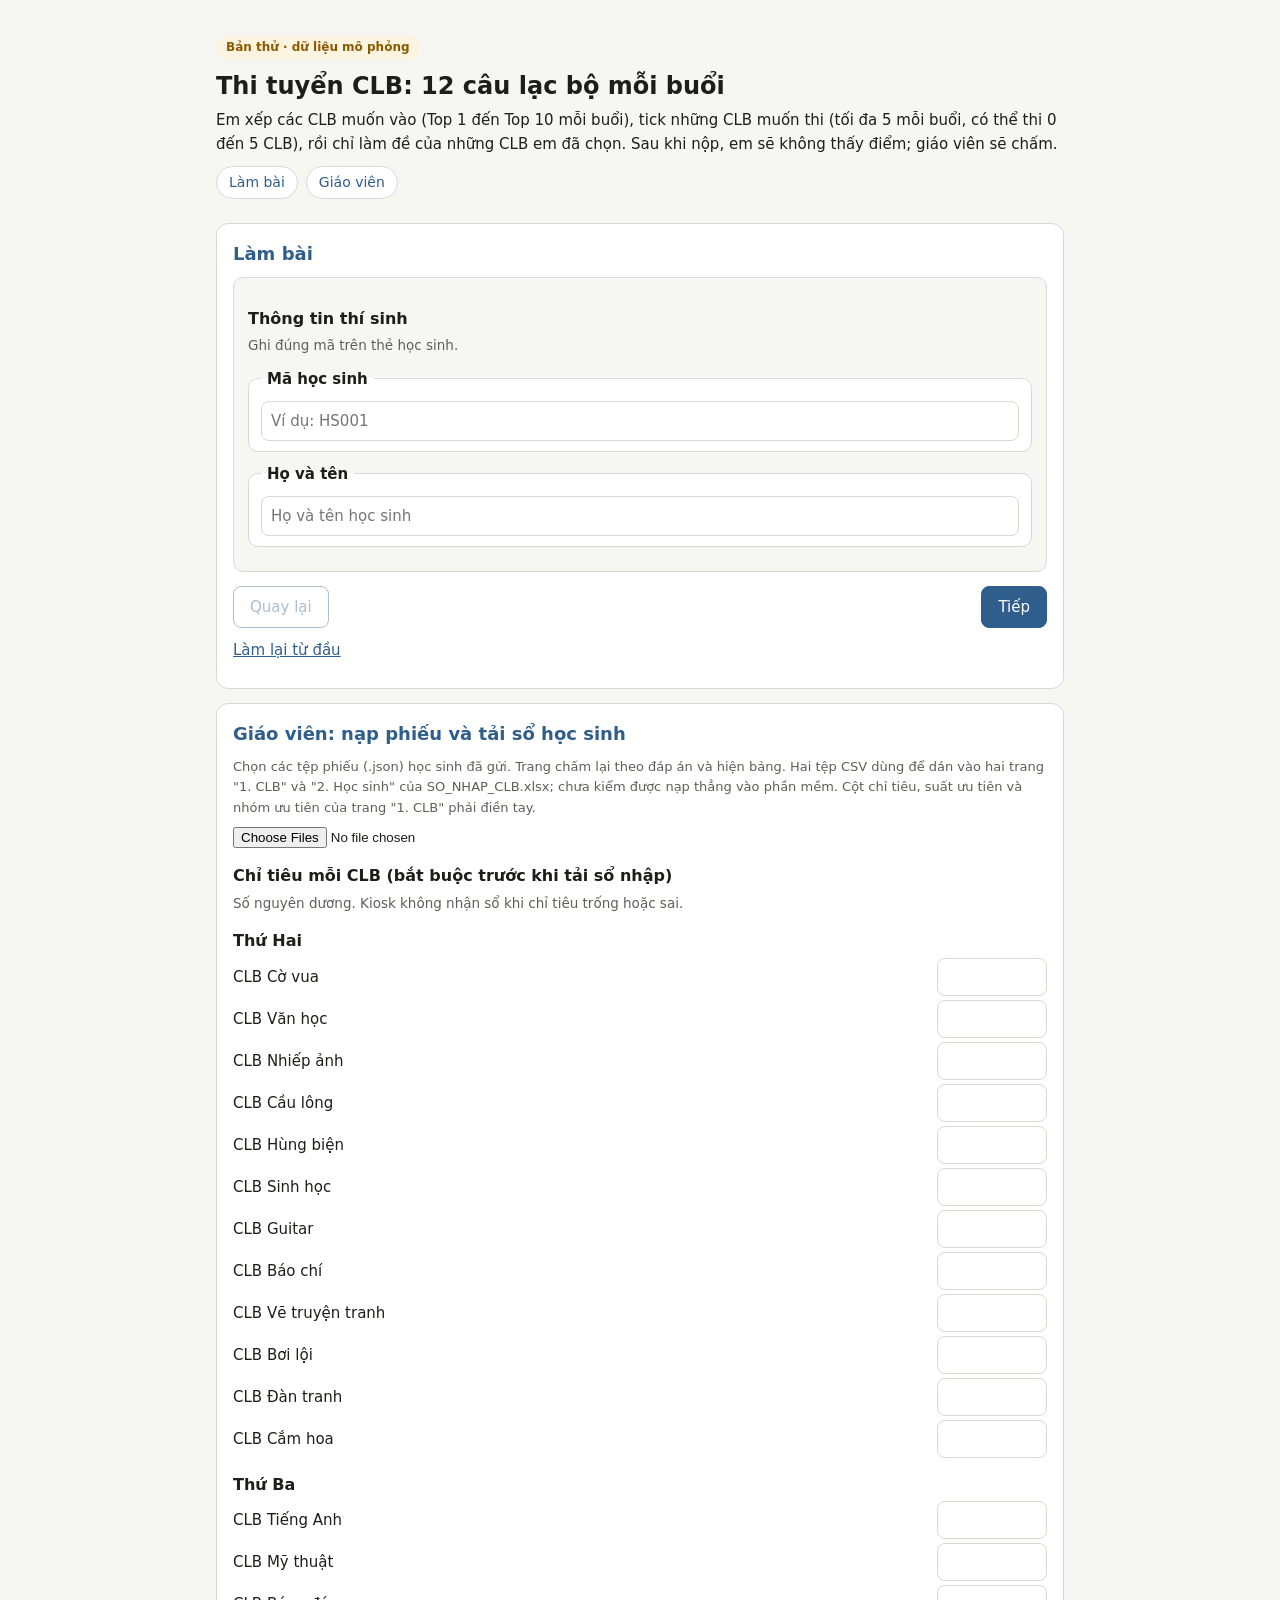
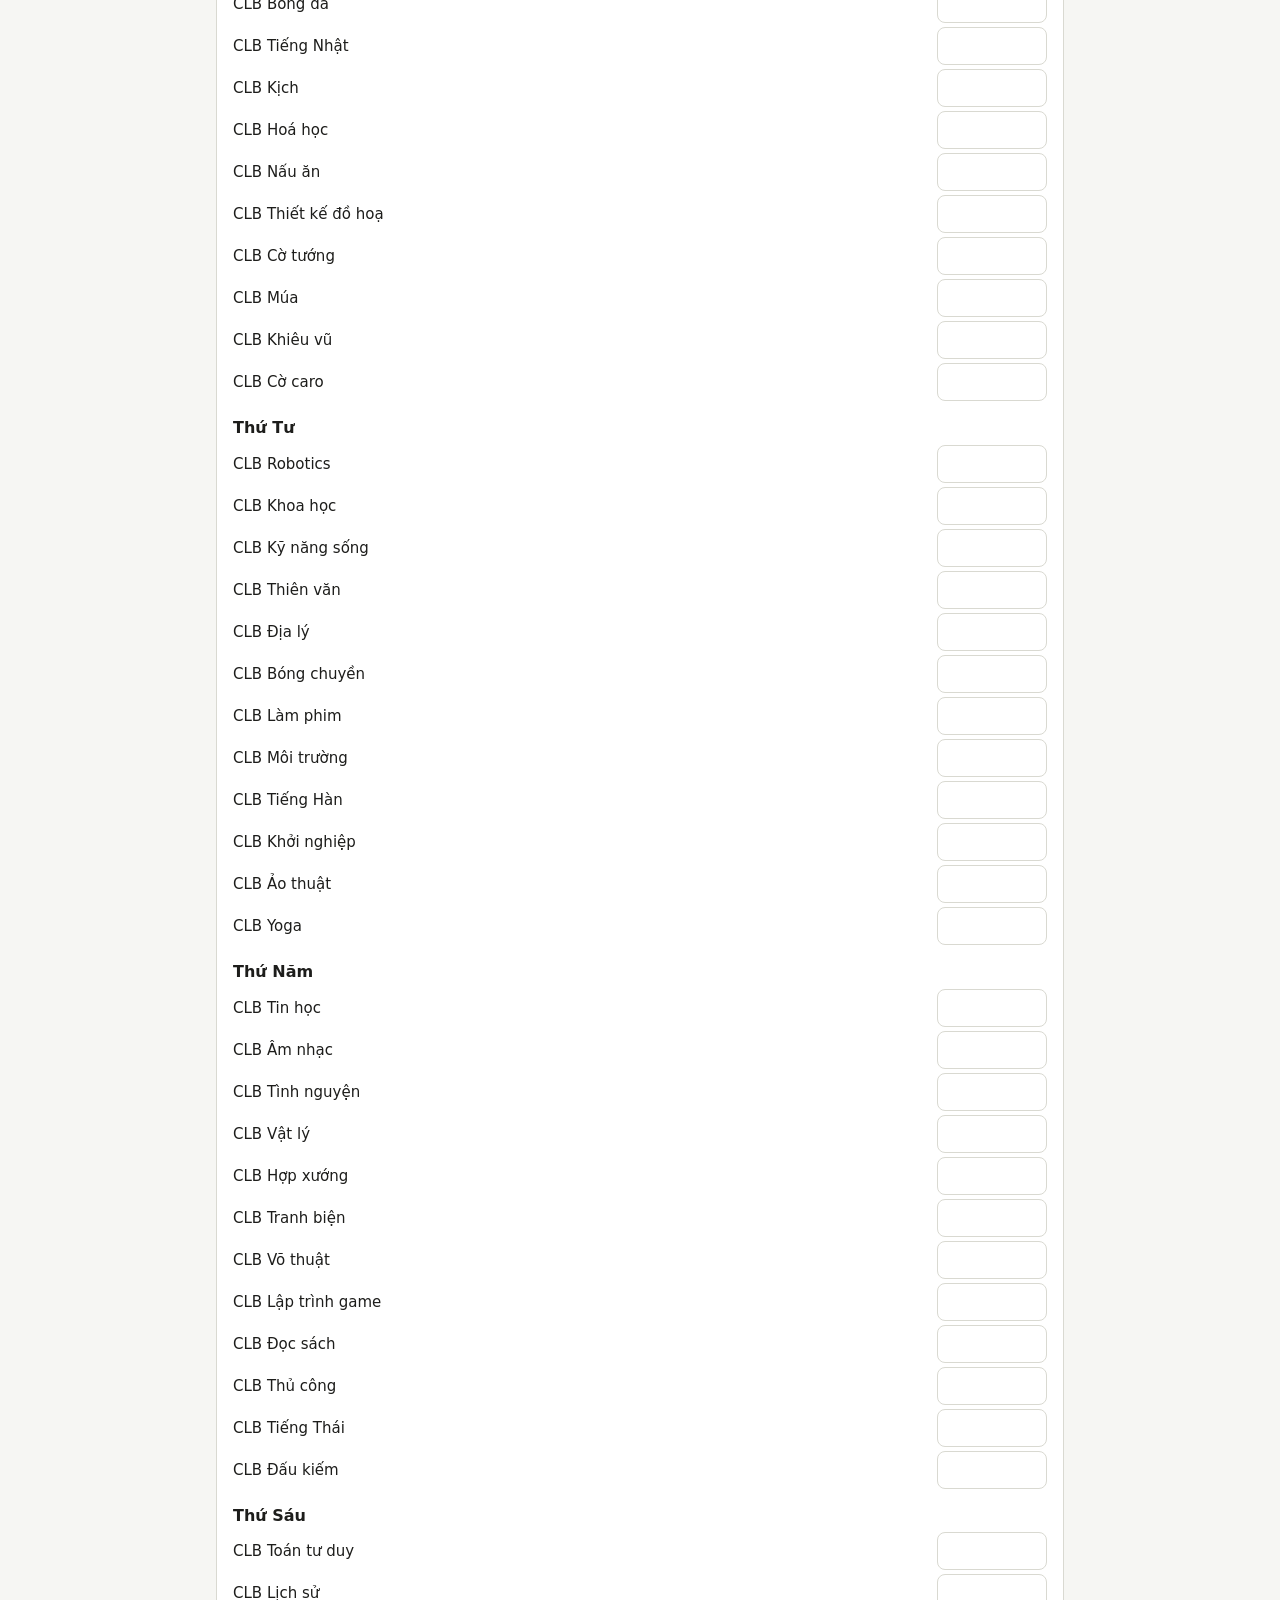
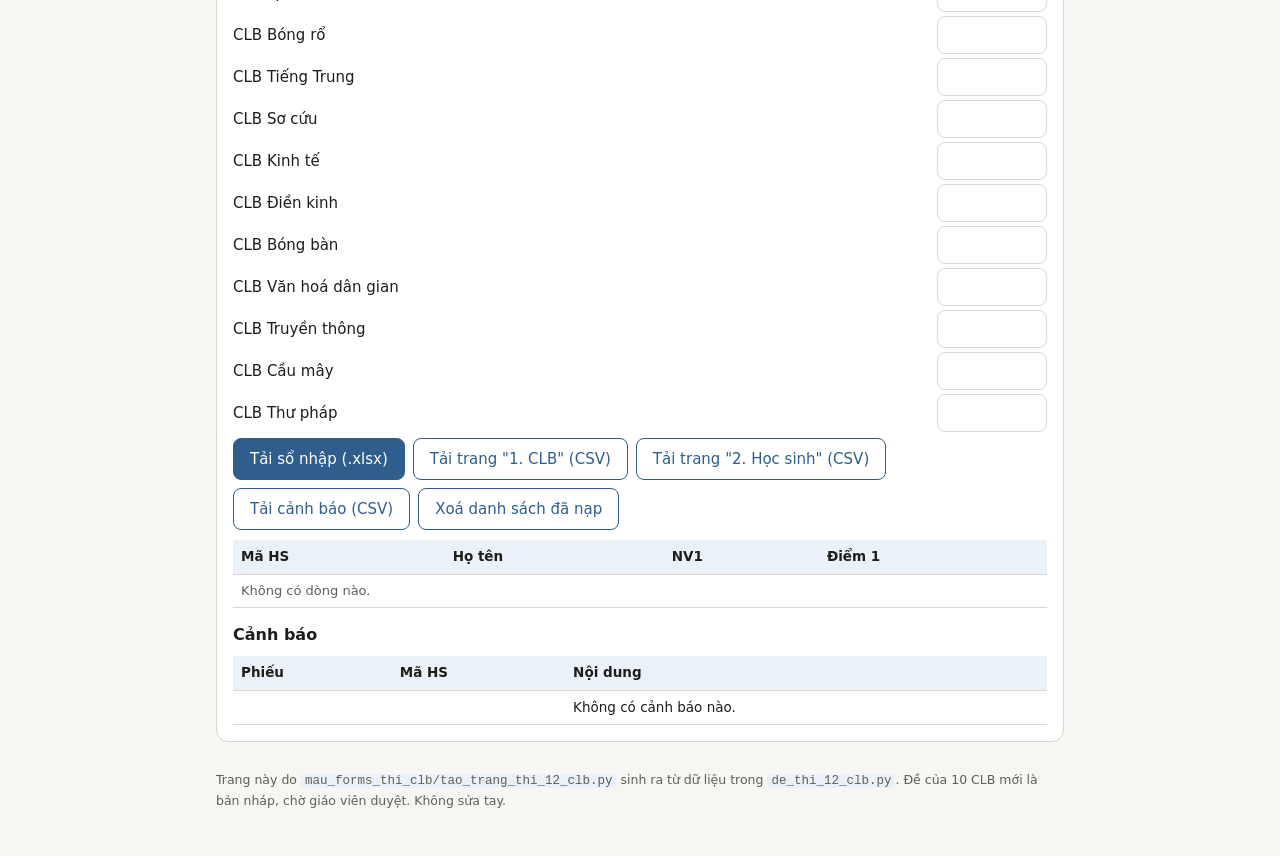
==== commit 53bcac13: "Trang thi 12 CLB: xuất sổ nhập .xlsx và chỉ tiêu (demo) - Trang giáo viên có ô chỉ tiêu cho 60 CLB (" ====
--- a/docs/thi_12_clb/index.html
+++ b/docs/thi_12_clb/index.html
@@ -50,7 +50,7 @@
 footer{color:var(--muted);font-size:12.5px;padding:14px 0 30px}
 code{font-family:ui-monospace,Consolas,monospace;font-size:12.5px;background:var(--soft);padding:0 4px;border-radius:4px}
 @media (max-width:480px){main{padding:12px}section.card{padding:12px}h1{font-size:21px}}
-.warnbox{background:var(--warn-bg);color:var(--warn-fg);padding:8px 12px;border-radius:8px;font-size:14px;margin:8px 0}</style>
+.warnbox{background:var(--warn-bg);color:var(--warn-fg);padding:8px 12px;border-radius:8px;font-size:14px;margin:8px 0}.cap{display:grid;grid-template-columns:1fr 110px;gap:8px;align-items:center;margin:4px 0}input[type=number]{width:100%;font:inherit;padding:6px 8px;border:1px solid var(--line);border-radius:8px;background:var(--card);color:var(--fg)}</style>
 </head>
 <body>
 <main>
@@ -71,7 +71,11 @@
   <p class="muted">Chọn các tệp phiếu (.json) học sinh đã gửi. Trang chấm lại theo đáp án và hiện bảng. Hai tệp CSV dùng để dán vào hai trang "1. CLB" và "2. Học sinh" của SO_NHAP_CLB.xlsx; chưa kiểm được nạp thẳng vào phần mềm. Cột chỉ tiêu, suất ưu tiên và nhóm ưu tiên của trang "1. CLB" phải điền tay.</p>
   <input type="file" id="gv-tep" accept=".json,application/json" multiple>
   <p id="gv-so" class="muted"></p>
+  <h3>Chỉ tiêu mỗi CLB (bắt buộc trước khi tải sổ nhập)</h3>
+  <p class="help">Số nguyên dương. Kiosk không nhận sổ khi chỉ tiêu trống hoặc sai.</p>
+  <div id="gv-chi-tieu"></div>
   <div class="toolbar">
+    <button class="btn" id="gv-tai-xlsx">Tải sổ nhập (.xlsx)</button>
     <button class="btn ghost" id="gv-tai-clb">Tải trang "1. CLB" (CSV)</button>
     <button class="btn ghost" id="gv-tai-so">Tải trang "2. Học sinh" (CSV)</button>
     <button class="btn ghost" id="gv-tai-canh">Tải cảnh báo (CSV)</button>
@@ -86,7 +90,7 @@
 </main>
 <script>
 /*LOGIC-BEGIN*/
-const BUOI = [{"ma": "thu_2", "ten": "Thứ Hai", "clubs": [{"id": "clb_covua", "name": "CLB Cờ vua", "de": [{"q": "Quân nào đi theo hình chữ L?", "opts": ["Xe", "Hậu", "Tượng", "Mã"], "dung": "Mã"}, {"q": "Muốn nhập thành thì cần điều kiện nào?", "opts": ["Xe đã di chuyển trước đó", "Vua đang bị chiếu", "Vua chưa từng di chuyển", "Có quân đứng giữa Vua và Xe"], "dung": "Vua chưa từng di chuyển"}], "nhap": false}, {"id": "clb_vanhoc", "name": "CLB Văn học", "de": [{"q": "Truyện Kiều là tác phẩm của ai?", "opts": ["Nguyễn Du", "Nguyễn Trãi", "Nguyễn Đình Chiểu", "Hồ Xuân Hương"], "dung": "Nguyễn Du"}, {"q": "Câu “Mặt trời xuống biển như hòn lửa” dùng biện pháp tu từ nào?", "opts": ["Ẩn dụ", "Nói quá", "Hoán dụ", "So sánh"], "dung": "So sánh"}], "nhap": false}, {"id": "clb_nhiepanh", "name": "CLB Nhiếp ảnh", "de": [{"q": "Số khẩu độ nhỏ (ví dụ f/1.8) nghĩa là gì?", "opts": ["Máy chụp liên tục", "Lỗ mở nhỏ, ít ánh sáng vào", "Lỗ mở lớn, nhiều ánh sáng vào", "Ảnh sẽ thành đen trắng"], "dung": "Lỗ mở lớn, nhiều ánh sáng vào"}, {"q": "Quy tắc một phần ba giúp bức ảnh thế nào?", "opts": ["Ảnh có dung lượng nhỏ hơn", "Pin dùng lâu hơn", "Ảnh sáng hơn", "Bố cục cân đối và dễ nhìn"], "dung": "Bố cục cân đối và dễ nhìn"}], "nhap": false}, {"id": "clb_caulong", "name": "CLB Cầu lông", "de": [{"q": "Một ván cầu lông thường chơi tới bao nhiêu điểm?", "opts": ["11", "15", "25", "21"], "dung": "21"}, {"q": "Quả cầu lông thi đấu thường làm từ lông gì?", "opts": ["Lông cừu", "Lông gà", "Lông ngỗng hoặc lông vịt", "Lông công"], "dung": "Lông ngỗng hoặc lông vịt"}], "nhap": false}, {"id": "clb_hungbien", "name": "CLB Hùng biện", "de": [{"q": "Mở đầu bài nói nên làm gì?", "opts": ["Đọc nguyên văn tờ giấy", "Xin lỗi vì mình nói kém", "Nói thật nhanh cho xong", "Gây chú ý và nêu chủ đề"], "dung": "Gây chú ý và nêu chủ đề"}, {"q": "Khi nói trước đông người nên nhìn vào đâu?", "opts": ["Nhìn người nghe", "Nhắm mắt lại", "Nhìn lên trần nhà", "Nhìn xuống sàn"], "dung": "Nhìn người nghe"}], "nhap": false}, {"id": "clb_sinhhoc", "name": "CLB Sinh học", "de": [{"q": "Bộ phận nào của tế bào chứa vật chất di truyền?", "opts": ["Màng tế bào", "Thành tế bào", "Nhân tế bào", "Không bào"], "dung": "Nhân tế bào"}, {"q": "Hồng cầu có nhiệm vụ chính là gì?", "opts": ["Vận chuyển oxy", "Làm đông máu", "Tiêu hoá thức ăn", "Chống vi khuẩn"], "dung": "Vận chuyển oxy"}], "nhap": false}, {"id": "clb_guitar", "name": "CLB Guitar", "de": [{"q": "Đàn guitar thông thường có mấy dây?", "opts": ["4", "12", "6", "7"], "dung": "6"}, {"q": "Hợp âm Đô trưởng được ký hiệu là gì?", "opts": ["G", "A", "D", "C"], "dung": "C"}], "nhap": false}, {"id": "clb_baochi", "name": "CLB Báo chí", "de": [{"q": "Trước khi đăng một tin, việc cần làm đầu tiên là gì?", "opts": ["Kiểm tra lại nguồn tin", "Xoá tên nguồn tin", "Thêm chi tiết cho hấp dẫn", "Đăng ngay cho nhanh"], "dung": "Kiểm tra lại nguồn tin"}, {"q": "Một bản tin tốt phải trả lời được những câu nào?", "opts": ["Ai, cái gì, ở đâu, khi nào, vì sao, như thế nào", "Chỉ cần trả lời ai", "Chỉ cần trả lời khi nào", "Không cần trả lời câu nào"], "dung": "Ai, cái gì, ở đâu, khi nào, vì sao, như thế nào"}], "nhap": false}, {"id": "clb_truyentranh", "name": "CLB Vẽ truyện tranh", "de": [{"q": "Ô chứa lời nói của nhân vật trong truyện tranh gọi là gì?", "opts": ["Mục lục", "Khung tranh", "Trang bìa", "Bóng thoại"], "dung": "Bóng thoại"}, {"q": "Truyện tranh Nhật Bản thường được gọi là gì?", "opts": ["Ngụ ngôn", "Comic", "Manhwa", "Manga"], "dung": "Manga"}], "nhap": false}, {"id": "clb_boiloi", "name": "CLB Bơi lội", "de": [{"q": "Kiểu bơi nào nằm ngửa trên mặt nước?", "opts": ["Bơi bướm", "Bơi ếch", "Bơi ngửa", "Bơi sải"], "dung": "Bơi ngửa"}, {"q": "Trước khi xuống nước nên làm gì?", "opts": ["Chạy quanh hồ bơi", "Ăn thật no", "Nhảy xuống ngay", "Khởi động kỹ"], "dung": "Khởi động kỹ"}], "nhap": false}, {"id": "clb_dantranh", "name": "CLB Đàn tranh", "de": [{"q": "Đàn tranh thường có bao nhiêu dây?", "opts": ["25", "21", "16", "12"], "dung": "16"}, {"q": "Đàn tranh thuộc nhóm nhạc cụ nào?", "opts": ["Phím hơi", "Hơi", "Dây gảy", "Gõ"], "dung": "Dây gảy"}], "nhap": true}, {"id": "clb_camhoa", "name": "CLB Cắm hoa", "de": [{"q": "Nghệ thuật cắm hoa của Nhật Bản gọi là gì?", "opts": ["Origami", "Ikebana", "Bonsai", "Sushi"], "dung": "Ikebana"}, {"q": "Yếu tố quan trọng nhất khi cắm hoa là gì?", "opts": ["Bố cục cân đối", "Nhiều màu nhất", "Cắm càng cao càng đẹp", "Dùng hoa giả"], "dung": "Bố cục cân đối"}], "nhap": true}]}, {"ma": "thu_3", "ten": "Thứ Ba", "clubs": [{"id": "clb_tienganh", "name": "CLB Tiếng Anh", "de": [{"q": "She ___ to school every day.", "opts": ["goes", "going", "go", "gone"], "dung": "goes"}, {"q": "Từ trái nghĩa với “ancient” là gì?", "opts": ["old", "modern", "huge", "quiet"], "dung": "modern"}], "nhap": false}, {"id": "clb_mythuat", "name": "CLB Mỹ thuật", "de": [{"q": "Ba màu cơ bản trong hội hoạ truyền thống là gì?", "opts": ["Đỏ, vàng, lam", "Đen, trắng, xám", "Cam, tím, lục", "Đỏ, lục, lam"], "dung": "Đỏ, vàng, lam"}, {"q": "Màu bổ túc của màu đỏ là màu nào?", "opts": ["Lục", "Vàng", "Cam", "Tím"], "dung": "Lục"}], "nhap": false}, {"id": "clb_bongda", "name": "CLB Bóng đá", "de": [{"q": "Mỗi đội bóng đá có bao nhiêu cầu thủ trên sân?", "opts": ["9", "10", "11", "12"], "dung": "11"}, {"q": "Cầu thủ nhận thẻ đỏ thì sao?", "opts": ["Chỉ bị nhắc nhở", "Được đá phạt", "Phải rời sân, không được thi đấu tiếp", "Được nghỉ giữa hiệp"], "dung": "Phải rời sân, không được thi đấu tiếp"}], "nhap": false}, {"id": "clb_tiengnhat", "name": "CLB Tiếng Nhật", "de": [{"q": "Bảng chữ Hiragana dùng cho tiếng nước nào?", "opts": ["Tiếng Nhật", "Tiếng Hàn", "Tiếng Trung", "Tiếng Thái"], "dung": "Tiếng Nhật"}, {"q": "“Arigatou” nghĩa là gì?", "opts": ["Cảm ơn", "Xin chào", "Tạm biệt", "Xin lỗi"], "dung": "Cảm ơn"}], "nhap": false}, {"id": "clb_kich", "name": "CLB Kịch", "de": [{"q": "Nhân vật nói một mình để bộc lộ suy nghĩ gọi là gì?", "opts": ["Độc thoại", "Phụ đề", "Đối thoại", "Lời dẫn chuyện"], "dung": "Độc thoại"}, {"q": "Ai là người chỉ đạo diễn viên trong một vở kịch?", "opts": ["Khán giả", "Đạo diễn", "Nhạc công", "Người soát vé"], "dung": "Đạo diễn"}], "nhap": false}, {"id": "clb_hoahoc", "name": "CLB Hoá học", "de": [{"q": "Công thức hoá học của nước là gì?", "opts": ["CO2", "NaCl", "H2O", "O2"], "dung": "H2O"}, {"q": "Dung dịch có độ pH nhỏ hơn 7 là loại gì?", "opts": ["Nước cất", "Axit", "Bazơ", "Trung tính"], "dung": "Axit"}], "nhap": false}, {"id": "clb_nauan", "name": "CLB Nấu ăn", "de": [{"q": "Vì sao phải rửa tay trước khi nấu ăn?", "opts": ["Không cần rửa tay", "Để giữ vệ sinh, an toàn thực phẩm", "Để tay đẹp hơn", "Để nấu nhanh hơn"], "dung": "Để giữ vệ sinh, an toàn thực phẩm"}, {"q": "Thịt sống và đồ ăn chín nên để thế nào?", "opts": ["Để riêng, dùng thớt riêng", "Rửa chung một chậu", "Để chung một thớt", "Trộn lẫn với nhau"], "dung": "Để riêng, dùng thớt riêng"}], "nhap": false}, {"id": "clb_thietke", "name": "CLB Thiết kế đồ hoạ", "de": [{"q": "Hệ màu dùng cho màn hình máy tính là gì?", "opts": ["CMYK", "Pantone", "Đen trắng", "RGB"], "dung": "RGB"}, {"q": "Ảnh vector khác ảnh thường ở điểm nào?", "opts": ["Không in ra được", "Luôn có nhiều màu hơn", "Chỉ có hai màu", "Phóng to không bị vỡ hình"], "dung": "Phóng to không bị vỡ hình"}], "nhap": false}, {"id": "clb_cotuong", "name": "CLB Cờ tướng", "de": [{"q": "Quân Tượng trong cờ tướng có được qua sông không?", "opts": ["Có", "Chỉ khi ăn quân", "Không", "Chỉ ở nước đi đầu"], "dung": "Không"}, {"q": "Quân Mã bị cản khi nào?", "opts": ["Khi gặp quân Tướng", "Khi đi qua sông", "Có quân đứng sát ngay hướng đi", "Có quân ở cuối đường đi"], "dung": "Có quân đứng sát ngay hướng đi"}], "nhap": false}, {"id": "clb_mua", "name": "CLB Múa", "de": [{"q": "Múa sạp là điệu múa nổi tiếng của dân tộc nào?", "opts": ["Dân tộc Khmer", "Dân tộc Thái", "Dân tộc Hoa", "Dân tộc Chăm"], "dung": "Dân tộc Thái"}, {"q": "Khởi động trước khi tập múa giúp gì?", "opts": ["Tránh chấn thương", "Mệt nhanh hơn", "Dễ quên động tác", "Không có tác dụng"], "dung": "Tránh chấn thương"}], "nhap": false}, {"id": "clb_khieuvu", "name": "CLB Khiêu vũ", "de": [{"q": "Điệu Waltz thường đếm theo nhịp mấy?", "opts": ["4", "3", "6", "2"], "dung": "3"}, {"q": "Khởi động trước khi nhảy để làm gì?", "opts": ["Không cần thiết", "Mệt nhanh hơn", "Tránh chấn thương", "Quên động tác"], "dung": "Tránh chấn thương"}], "nhap": true}, {"id": "clb_cocaro", "name": "CLB Cờ caro", "de": [{"q": "Bàn cờ caro thường có bao nhiêu ô?", "opts": ["10 x 10", "20 x 20", "15 x 15", "8 x 8"], "dung": "15 x 15"}, {"q": "Mục tiêu của cờ caro là gì?", "opts": ["Đưa quân về cuối bàn", "Chiếm nhiều ô nhất", "Bắt hết quân đối phương", "Xếp 5 quân liên tiếp"], "dung": "Xếp 5 quân liên tiếp"}], "nhap": true}]}, {"ma": "thu_4", "ten": "Thứ Tư", "clubs": [{"id": "clb_robotics", "name": "CLB Robotics", "de": [{"q": "Cảm biến siêu âm trên robot dùng để làm gì?", "opts": ["Đo độ ẩm", "Đo nhiệt độ", "Đo khoảng cách", "Nhận biết màu"], "dung": "Đo khoảng cách"}, {"q": "Vòng lặp trong lập trình dùng để làm gì?", "opts": ["Nối dây điện", "Dừng chương trình", "Xoá biến", "Lặp lại một nhóm lệnh"], "dung": "Lặp lại một nhóm lệnh"}], "nhap": false}, {"id": "clb_khoahoc", "name": "CLB Khoa học", "de": [{"q": "Ở áp suất tiêu chuẩn, nước sôi ở bao nhiêu độ C?", "opts": ["100", "50", "90", "0"], "dung": "100"}, {"q": "Cây xanh tạo chất hữu cơ nhờ ánh sáng qua quá trình nào?", "opts": ["Hô hấp", "Quang hợp", "Thoát hơi nước", "Lên men"], "dung": "Quang hợp"}], "nhap": false}, {"id": "clb_kynang", "name": "CLB Kỹ năng sống", "de": [{"q": "Số điện thoại gọi cứu hoả ở Việt Nam là số nào?", "opts": ["113", "114", "115", "111"], "dung": "114"}, {"q": "Bị lạc ở nơi đông người, em nên làm gì?", "opts": ["Đi theo người lạ", "Đứng yên ở chỗ dễ thấy và nhờ người có trách nhiệm", "Chạy khắp nơi để tìm", "Ngồi khóc và chờ"], "dung": "Đứng yên ở chỗ dễ thấy và nhờ người có trách nhiệm"}], "nhap": false}, {"id": "clb_thienvan", "name": "CLB Thiên văn", "de": [{"q": "Hành tinh nào gần Mặt Trời nhất?", "opts": ["Sao Thuỷ", "Trái Đất", "Sao Kim", "Sao Hoả"], "dung": "Sao Thuỷ"}, {"q": "Trái Đất quay một vòng quanh Mặt Trời mất khoảng bao lâu?", "opts": ["Một năm", "Mười năm", "Một tháng", "Một ngày"], "dung": "Một năm"}], "nhap": false}, {"id": "clb_dialy", "name": "CLB Địa lý", "de": [{"q": "Đỉnh núi cao nhất Việt Nam là đỉnh nào?", "opts": ["Bà Đen", "Lang Biang", "Fansipan", "Tây Côn Lĩnh"], "dung": "Fansipan"}, {"q": "Đường xích đạo chia Trái Đất thành hai phần nào?", "opts": ["Lục địa và đại dương", "Ngày và đêm", "Bán cầu Bắc và bán cầu Nam", "Bán cầu Đông và bán cầu Tây"], "dung": "Bán cầu Bắc và bán cầu Nam"}], "nhap": false}, {"id": "clb_bongchuyen", "name": "CLB Bóng chuyền", "de": [{"q": "Mỗi đội bóng chuyền có mấy người trên sân?", "opts": ["6", "5", "7", "11"], "dung": "6"}, {"q": "Một đội được chạm bóng tối đa mấy lần trước khi đưa bóng qua lưới?", "opts": ["2", "3", "5", "4"], "dung": "3"}], "nhap": false}, {"id": "clb_lamphim", "name": "CLB Làm phim", "de": [{"q": "Kịch bản phân cảnh (vẽ trước từng cảnh) dùng để làm gì?", "opts": ["Chọn nhạc nền", "Tính tiền vé", "Viết phụ đề", "Lên kế hoạch cho từng cảnh quay"], "dung": "Lên kế hoạch cho từng cảnh quay"}, {"q": "Cảnh quay sát khuôn mặt nhân vật gọi là gì?", "opts": ["Cận cảnh", "Toàn cảnh", "Trung cảnh", "Viễn cảnh"], "dung": "Cận cảnh"}], "nhap": false}, {"id": "clb_moitruong", "name": "CLB Môi trường", "de": [{"q": "Loại rác nào sau đây tái chế được?", "opts": ["Thức ăn thừa", "Chai nhựa đã rửa sạch", "Vỏ chuối", "Khăn giấy đã dùng"], "dung": "Chai nhựa đã rửa sạch"}, {"q": "Ngày Môi trường Thế giới là ngày nào?", "opts": ["22 tháng 4", "8 tháng 3", "1 tháng 6", "5 tháng 6"], "dung": "5 tháng 6"}], "nhap": false}, {"id": "clb_tienghan", "name": "CLB Tiếng Hàn", "de": [{"q": "Bảng chữ cái tiếng Hàn gọi là gì?", "opts": ["Kanji", "Hangul", "Pinyin", "Katakana"], "dung": "Hangul"}, {"q": "“Annyeonghaseyo” nghĩa là gì?", "opts": ["Chúc ngủ ngon", "Xin chào", "Tạm biệt", "Cảm ơn"], "dung": "Xin chào"}], "nhap": false}, {"id": "clb_khoinghiep", "name": "CLB Khởi nghiệp", "de": [{"q": "Lợi nhuận được tính thế nào?", "opts": ["Chỉ tính chi phí", "Doanh thu cộng chi phí", "Doanh thu trừ chi phí", "Chỉ tính doanh thu"], "dung": "Doanh thu trừ chi phí"}, {"q": "Khách hàng mục tiêu là ai?", "opts": ["Nhà cung cấp", "Đối thủ cạnh tranh", "Mọi người trên thế giới", "Nhóm người mà sản phẩm hướng tới"], "dung": "Nhóm người mà sản phẩm hướng tới"}], "nhap": false}, {"id": "clb_aothuat", "name": "CLB Ảo thuật", "de": [{"q": "Đánh lạc hướng khán giả trong ảo thuật nghĩa là gì?", "opts": ["Làm vật biến mất ngay", "Khiến khán giả chú ý vào chỗ khác", "Đọc được suy nghĩ", "Tăng tốc động tác"], "dung": "Khiến khán giả chú ý vào chỗ khác"}, {"q": "Ảo thuật gia cần chuẩn bị điều gì trước khi biểu diễn?", "opts": ["Không cần tập", "Bỏ qua kịch bản", "Tập luyện kỹ thủ pháp", "Mặc thật nhiều áo"], "dung": "Tập luyện kỹ thủ pháp"}], "nhap": true}, {"id": "clb_yoga", "name": "CLB Yoga", "de": [{"q": "Tư thế cây trong yoga có tên tiếng Phạn là gì?", "opts": ["Shavasana", "Vrikshasana", "Trikonasana", "Bhujangasana"], "dung": "Vrikshasana"}, {"q": "Shavasana là tư thế gì?", "opts": ["Cây", "Nằm thư giãn", "Chiến binh", "Rắn hổ mang"], "dung": "Nằm thư giãn"}], "nhap": true}]}, {"ma": "thu_5", "ten": "Thứ Năm", "clubs": [{"id": "clb_tinhoc", "name": "CLB Tin học", "de": [{"q": "1 byte bằng bao nhiêu bit?", "opts": ["10", "16", "8", "2"], "dung": "8"}, {"q": "Hệ nhị phân dùng những chữ số nào?", "opts": ["A đến F", "0 và 1", "1 và 2", "0 đến 9"], "dung": "0 và 1"}], "nhap": false}, {"id": "clb_amnhac", "name": "CLB Âm nhạc", "de": [{"q": "Có bao nhiêu tên nốt nhạc cơ bản?", "opts": ["7", "12", "5", "8"], "dung": "7"}, {"q": "Một nốt tròn dài bằng mấy nốt đen?", "opts": ["4", "8", "1", "2"], "dung": "4"}], "nhap": false}, {"id": "clb_tinhnguyen", "name": "CLB Tình nguyện", "de": [{"q": "Hoạt động tình nguyện là gì?", "opts": ["Bài tập bắt buộc có điểm", "Hoạt động quảng cáo", "Tự nguyện giúp cộng đồng, không nhận tiền công", "Làm thêm có lương"], "dung": "Tự nguyện giúp cộng đồng, không nhận tiền công"}, {"q": "Quyên góp quần áo cũ thì nên làm gì?", "opts": ["Góp cả đồ đã rách nát", "Nhét chung vào một túi", "Để nguyên đồ bẩn", "Giặt sạch và phân loại trước"], "dung": "Giặt sạch và phân loại trước"}], "nhap": false}, {"id": "clb_vatly", "name": "CLB Vật lý", "de": [{"q": "Đơn vị đo điện trở là gì?", "opts": ["Oát", "Vôn", "Ôm", "Ampe"], "dung": "Ôm"}, {"q": "Ánh sáng đi nhanh nhất trong môi trường nào?", "opts": ["Chân không", "Kim loại", "Nước", "Thuỷ tinh"], "dung": "Chân không"}], "nhap": false}, {"id": "clb_hopxuong", "name": "CLB Hợp xướng", "de": [{"q": "Giọng nữ cao nhất trong hợp xướng gọi là gì?", "opts": ["Soprano", "Alto", "Tenor", "Bass"], "dung": "Soprano"}, {"q": "Giọng nam trầm nhất gọi là gì?", "opts": ["Tenor", "Bass", "Alto", "Soprano"], "dung": "Bass"}], "nhap": false}, {"id": "clb_tranhbien", "name": "CLB Tranh biện", "de": [{"q": "Một lập luận tốt cần có những gì?", "opts": ["Chỉ cần cảm xúc", "Nói thật to", "Chê bai người khác", "Luận điểm, dẫn chứng và giải thích"], "dung": "Luận điểm, dẫn chứng và giải thích"}, {"q": "Khi phản bác, em nên nhắm vào đâu?", "opts": ["Trường của đối phương", "Lập luận của đối phương", "Ngoại hình đối phương", "Giọng nói đối phương"], "dung": "Lập luận của đối phương"}], "nhap": false}, {"id": "clb_vothuat", "name": "CLB Võ thuật", "de": [{"q": "Vovinam là võ thuật của nước nào?", "opts": ["Hàn Quốc", "Nhật Bản", "Thái Lan", "Việt Nam"], "dung": "Việt Nam"}, {"q": "Karate bắt nguồn từ nước nào?", "opts": ["Hàn Quốc", "Trung Quốc", "Brazil", "Nhật Bản"], "dung": "Nhật Bản"}], "nhap": false}, {"id": "clb_game", "name": "CLB Lập trình game", "de": [{"q": "Scratch là gì?", "opts": ["Một hệ điều hành", "Một trình duyệt web", "Công cụ lập trình bằng cách kéo thả khối lệnh", "Một máy chơi game"], "dung": "Công cụ lập trình bằng cách kéo thả khối lệnh"}, {"q": "Biến trong lập trình dùng để làm gì?", "opts": ["Nối mạng", "Lưu một giá trị để dùng lại", "Vẽ hình tròn", "Tắt máy tính"], "dung": "Lưu một giá trị để dùng lại"}], "nhap": false}, {"id": "clb_sach", "name": "CLB Đọc sách", "de": [{"q": "Truyện ngắn “Lão Hạc” là của ai?", "opts": ["Tô Hoài", "Nam Cao", "Thạch Lam", "Kim Lân"], "dung": "Nam Cao"}, {"q": "“Dế Mèn phiêu lưu ký” là của ai?", "opts": ["Xuân Diệu", "Tô Hoài", "Nam Cao", "Nguyễn Nhật Ánh"], "dung": "Tô Hoài"}], "nhap": false}, {"id": "clb_thucong", "name": "CLB Thủ công", "de": [{"q": "Nghệ thuật gấp giấy của Nhật Bản gọi là gì?", "opts": ["Bonsai", "Sushi", "Ikebana", "Origami"], "dung": "Origami"}, {"q": "Keo nến thường dùng với dụng cụ nào?", "opts": ["Máy khâu", "Thước kẻ", "Kéo", "Súng bắn keo"], "dung": "Súng bắn keo"}], "nhap": false}, {"id": "clb_tiengthai", "name": "CLB Tiếng Thái", "de": [{"q": "Tiếng Thái thuộc họ ngôn ngữ nào?", "opts": ["Hán-Tạng", "Tai-Kadai", "Nam Á", "Ấn-Âu"], "dung": "Tai-Kadai"}, {"q": "Thủ đô của Thái Lan là gì?", "opts": ["Pattaya", "Bangkok", "Phuket", "Chiang Mai"], "dung": "Bangkok"}], "nhap": true}, {"id": "clb_daukiem", "name": "CLB Đấu kiếm", "de": [{"q": "Đấu kiếm thể thao dùng thiết bị gì để ghi điểm?", "opts": ["Ánh sáng", "Thiết bị điện tử", "Chuông", "Cờ"], "dung": "Thiết bị điện tử"}, {"q": "Đấu kiếm thể thao có mấy loại kiếm phổ biến?", "opts": ["3", "4", "2", "5"], "dung": "3"}], "nhap": true}]}, {"ma": "thu_6", "ten": "Thứ Sáu", "clubs": [{"id": "clb_toan", "name": "CLB Toán tư duy", "de": [{"q": "Số tiếp theo của dãy 2, 4, 8, 16 là gì?", "opts": ["18", "32", "24", "20"], "dung": "32"}, {"q": "Lớp có 30 học sinh, 40% là nữ. Lớp có bao nhiêu bạn nữ?", "opts": ["18", "14", "10", "12"], "dung": "12"}], "nhap": false}, {"id": "clb_lichsu", "name": "CLB Lịch sử", "de": [{"q": "Chiến thắng Điện Biên Phủ diễn ra năm nào?", "opts": ["1954", "1975", "1945", "1968"], "dung": "1954"}, {"q": "Ngô Quyền đánh thắng quân Nam Hán trên sông nào?", "opts": ["Sông Hương", "Sông Như Nguyệt", "Sông Hồng", "Sông Bạch Đằng"], "dung": "Sông Bạch Đằng"}], "nhap": false}, {"id": "clb_bongro", "name": "CLB Bóng rổ", "de": [{"q": "Một cú ném từ ngoài vạch ba điểm được mấy điểm?", "opts": ["3", "4", "2", "1"], "dung": "3"}, {"q": "Mỗi đội bóng rổ có mấy người trên sân?", "opts": ["5", "11", "7", "6"], "dung": "5"}], "nhap": false}, {"id": "clb_tiengtrung", "name": "CLB Tiếng Trung", "de": [{"q": "Cách ghi âm tiếng Trung bằng chữ cái Latinh gọi là gì?", "opts": ["Kanji", "Romaji", "Pinyin", "Hangul"], "dung": "Pinyin"}, {"q": "“Nǐ hǎo” nghĩa là gì?", "opts": ["Xin chào", "Cảm ơn", "Tạm biệt", "Xin lỗi"], "dung": "Xin chào"}], "nhap": false}, {"id": "clb_socuu", "name": "CLB Sơ cứu", "de": [{"q": "Số điện thoại cấp cứu y tế ở Việt Nam là số nào?", "opts": ["114", "115", "116", "113"], "dung": "115"}, {"q": "Bị bỏng nhẹ thì nên làm gì trước tiên?", "opts": ["Bôi kem đánh răng", "Chườm đá thật lâu", "Chọc vỡ chỗ phồng", "Xả nước mát lên chỗ bỏng"], "dung": "Xả nước mát lên chỗ bỏng"}], "nhap": false}, {"id": "clb_kinhte", "name": "CLB Kinh tế", "de": [{"q": "Lạm phát là gì?", "opts": ["Giá cả nói chung tăng lên theo thời gian", "Giá cả nói chung giảm xuống", "Lương tăng gấp đôi", "Ngân hàng đóng cửa"], "dung": "Giá cả nói chung tăng lên theo thời gian"}, {"q": "Tiết kiệm là gì?", "opts": ["Để dành một phần tiền kiếm được", "Đi vay tiền", "Mua thật nhiều đồ", "Tiêu hết số tiền có"], "dung": "Để dành một phần tiền kiếm được"}], "nhap": false}, {"id": "clb_dienkinh", "name": "CLB Điền kinh", "de": [{"q": "Cự ly chạy ngắn phổ biến nhất là bao nhiêu?", "opts": ["42 km", "10 km", "100 m", "5 km"], "dung": "100 m"}, {"q": "Chạy marathon dài khoảng bao nhiêu?", "opts": ["42 km", "10 km", "21 km", "100 km"], "dung": "42 km"}], "nhap": false}, {"id": "clb_bongban", "name": "CLB Bóng bàn", "de": [{"q": "Một ván bóng bàn chơi tới mấy điểm?", "opts": ["11", "15", "21", "25"], "dung": "11"}, {"q": "Bóng bàn còn được gọi là gì?", "opts": ["Bóng ném", "Cầu mây", "Ping pong", "Quần vợt"], "dung": "Ping pong"}], "nhap": false}, {"id": "clb_dangian", "name": "CLB Văn hoá dân gian", "de": [{"q": "Tết Trung thu vào ngày nào âm lịch?", "opts": ["Mùng 5 tháng Năm", "Rằm tháng Giêng", "Rằm tháng Tám", "Mùng 1 tháng Giêng"], "dung": "Rằm tháng Tám"}, {"q": "Bánh chưng gắn với dịp nào?", "opts": ["Rằm tháng Bảy", "Tết Trung thu", "Tết Đoan ngọ", "Tết Nguyên đán"], "dung": "Tết Nguyên đán"}], "nhap": false}, {"id": "clb_truyenthong", "name": "CLB Truyền thông", "de": [{"q": "Muốn dùng ảnh của người khác thì cần làm gì?", "opts": ["Đổi màu ảnh là được", "Xin phép và ghi nguồn", "Cứ dùng, không cần hỏi", "Cắt bỏ tên tác giả"], "dung": "Xin phép và ghi nguồn"}, {"q": "Bài đăng cho trang của trường nên thế nào?", "opts": ["Đăng tin chưa kiểm tra", "Rõ ràng, đúng thông tin, lời lẽ lịch sự", "Càng nhiều chữ viết tắt càng tốt", "Dùng ảnh mờ cho nhanh"], "dung": "Rõ ràng, đúng thông tin, lời lẽ lịch sự"}], "nhap": false}, {"id": "clb_caumay", "name": "CLB Cầu mây", "de": [{"q": "Cầu mây (sepak takraw) phổ biến ở khu vực nào?", "opts": ["Bắc Âu", "Trung Đông", "Nam Mỹ", "Đông Nam Á"], "dung": "Đông Nam Á"}, {"q": "Mỗi đội cầu mây có mấy người trên sân?", "opts": ["4", "5", "6", "3"], "dung": "3"}], "nhap": true}, {"id": "clb_thuphap", "name": "CLB Thư pháp", "de": [{"q": "Thư pháp là nghệ thuật gì?", "opts": ["Chạm khắc gỗ", "Vẽ phong cảnh", "Viết chữ đẹp bằng bút lông", "Làm gốm"], "dung": "Viết chữ đẹp bằng bút lông"}, {"q": "Dụng cụ chính của thư pháp là gì?", "opts": ["Cọ sơn dầu", "Phấn màu", "Bút chì", "Bút lông và mực"], "dung": "Bút lông và mực"}], "nhap": true}]}];
+const BUOI = [{"ma": "thu_2", "ten": "Thứ Hai", "clubs": [{"id": "clb_covua", "name": "CLB Cờ vua", "de": [{"q": "Quân nào đi theo hình chữ L?", "opts": ["Xe", "Hậu", "Tượng", "Mã"], "dung": "Mã"}, {"q": "Muốn nhập thành thì cần điều kiện nào?", "opts": ["Xe đã di chuyển trước đó", "Vua đang bị chiếu", "Vua chưa từng di chuyển", "Có quân đứng giữa Vua và Xe"], "dung": "Vua chưa từng di chuyển"}], "nhap": false}, {"id": "clb_vanhoc", "name": "CLB Văn học", "de": [{"q": "Truyện Kiều là tác phẩm của ai?", "opts": ["Nguyễn Du", "Nguyễn Trãi", "Nguyễn Đình Chiểu", "Hồ Xuân Hương"], "dung": "Nguyễn Du"}, {"q": "Câu “Mặt trời xuống biển như hòn lửa” dùng biện pháp tu từ nào?", "opts": ["Ẩn dụ", "Nói quá", "Hoán dụ", "So sánh"], "dung": "So sánh"}], "nhap": false}, {"id": "clb_nhiepanh", "name": "CLB Nhiếp ảnh", "de": [{"q": "Số khẩu độ nhỏ (ví dụ f/1.8) nghĩa là gì?", "opts": ["Máy chụp liên tục", "Lỗ mở nhỏ, ít ánh sáng vào", "Lỗ mở lớn, nhiều ánh sáng vào", "Ảnh sẽ thành đen trắng"], "dung": "Lỗ mở lớn, nhiều ánh sáng vào"}, {"q": "Quy tắc một phần ba giúp bức ảnh thế nào?", "opts": ["Ảnh có dung lượng nhỏ hơn", "Pin dùng lâu hơn", "Ảnh sáng hơn", "Bố cục cân đối và dễ nhìn"], "dung": "Bố cục cân đối và dễ nhìn"}], "nhap": false}, {"id": "clb_caulong", "name": "CLB Cầu lông", "de": [{"q": "Một ván cầu lông thường chơi tới bao nhiêu điểm?", "opts": ["11", "15", "25", "21"], "dung": "21"}, {"q": "Quả cầu lông thi đấu thường làm từ lông gì?", "opts": ["Lông cừu", "Lông gà", "Lông ngỗng hoặc lông vịt", "Lông công"], "dung": "Lông ngỗng hoặc lông vịt"}], "nhap": false}, {"id": "clb_hungbien", "name": "CLB Hùng biện", "de": [{"q": "Mở đầu bài nói nên làm gì?", "opts": ["Đọc nguyên văn tờ giấy", "Xin lỗi vì mình nói kém", "Nói thật nhanh cho xong", "Gây chú ý và nêu chủ đề"], "dung": "Gây chú ý và nêu chủ đề"}, {"q": "Khi nói trước đông người nên nhìn vào đâu?", "opts": ["Nhìn người nghe", "Nhắm mắt lại", "Nhìn lên trần nhà", "Nhìn xuống sàn"], "dung": "Nhìn người nghe"}], "nhap": false}, {"id": "clb_sinhhoc", "name": "CLB Sinh học", "de": [{"q": "Bộ phận nào của tế bào chứa vật chất di truyền?", "opts": ["Màng tế bào", "Thành tế bào", "Nhân tế bào", "Không bào"], "dung": "Nhân tế bào"}, {"q": "Hồng cầu có nhiệm vụ chính là gì?", "opts": ["Vận chuyển oxy", "Làm đông máu", "Tiêu hoá thức ăn", "Chống vi khuẩn"], "dung": "Vận chuyển oxy"}], "nhap": false}, {"id": "clb_guitar", "name": "CLB Guitar", "de": [{"q": "Đàn guitar thông thường có mấy dây?", "opts": ["4", "12", "6", "7"], "dung": "6"}, {"q": "Hợp âm Đô trưởng được ký hiệu là gì?", "opts": ["G", "A", "D", "C"], "dung": "C"}], "nhap": false}, {"id": "clb_baochi", "name": "CLB Báo chí", "de": [{"q": "Trước khi đăng một tin, việc cần làm đầu tiên là gì?", "opts": ["Kiểm tra lại nguồn tin", "Xoá tên nguồn tin", "Thêm chi tiết cho hấp dẫn", "Đăng ngay cho nhanh"], "dung": "Kiểm tra lại nguồn tin"}, {"q": "Một bản tin tốt phải trả lời được những câu nào?", "opts": ["Ai, cái gì, ở đâu, khi nào, vì sao, như thế nào", "Chỉ cần trả lời ai", "Chỉ cần trả lời khi nào", "Không cần trả lời câu nào"], "dung": "Ai, cái gì, ở đâu, khi nào, vì sao, như thế nào"}], "nhap": false}, {"id": "clb_truyentranh", "name": "CLB Vẽ truyện tranh", "de": [{"q": "Ô chứa lời nói của nhân vật trong truyện tranh gọi là gì?", "opts": ["Mục lục", "Khung tranh", "Trang bìa", "Bóng thoại"], "dung": "Bóng thoại"}, {"q": "Truyện tranh Nhật Bản thường được gọi là gì?", "opts": ["Ngụ ngôn", "Comic", "Manhwa", "Manga"], "dung": "Manga"}], "nhap": false}, {"id": "clb_boiloi", "name": "CLB Bơi lội", "de": [{"q": "Kiểu bơi nào nằm ngửa trên mặt nước?", "opts": ["Bơi bướm", "Bơi ếch", "Bơi ngửa", "Bơi sải"], "dung": "Bơi ngửa"}, {"q": "Trước khi xuống nước nên làm gì?", "opts": ["Chạy quanh hồ bơi", "Ăn thật no", "Nhảy xuống ngay", "Khởi động kỹ"], "dung": "Khởi động kỹ"}], "nhap": false}, {"id": "clb_dantranh", "name": "CLB Đàn tranh", "de": [{"q": "Đàn tranh thường có bao nhiêu dây?", "opts": ["25", "21", "16", "12"], "dung": "16"}, {"q": "Đàn tranh thuộc nhóm nhạc cụ nào?", "opts": ["Phím hơi", "Hơi", "Dây gảy", "Gõ"], "dung": "Dây gảy"}], "nhap": true}, {"id": "clb_camhoa", "name": "CLB Cắm hoa", "de": [{"q": "Nghệ thuật cắm hoa của Nhật Bản gọi là gì?", "opts": ["Origami", "Ikebana", "Bonsai", "Sushi"], "dung": "Ikebana"}, {"q": "Yếu tố quan trọng nhất khi cắm hoa là gì?", "opts": ["Bố cục cân đối", "Nhiều màu nhất", "Cắm càng cao càng đẹp", "Dùng hoa giả"], "dung": "Bố cục cân đối"}], "nhap": true}]}, {"ma": "thu_3", "ten": "Thứ Ba", "clubs": [{"id": "clb_tienganh", "name": "CLB Tiếng Anh", "de": [{"q": "She ___ to school every day.", "opts": ["goes", "going", "go", "gone"], "dung": "goes"}, {"q": "Từ trái nghĩa với “ancient” là gì?", "opts": ["old", "modern", "huge", "quiet"], "dung": "modern"}], "nhap": false}, {"id": "clb_mythuat", "name": "CLB Mỹ thuật", "de": [{"q": "Ba màu cơ bản trong hội hoạ truyền thống là gì?", "opts": ["Đỏ, vàng, lam", "Đen, trắng, xám", "Cam, tím, lục", "Đỏ, lục, lam"], "dung": "Đỏ, vàng, lam"}, {"q": "Màu bổ túc của màu đỏ là màu nào?", "opts": ["Lục", "Vàng", "Cam", "Tím"], "dung": "Lục"}], "nhap": false}, {"id": "clb_bongda", "name": "CLB Bóng đá", "de": [{"q": "Mỗi đội bóng đá có bao nhiêu cầu thủ trên sân?", "opts": ["9", "10", "11", "12"], "dung": "11"}, {"q": "Cầu thủ nhận thẻ đỏ thì sao?", "opts": ["Chỉ bị nhắc nhở", "Được đá phạt", "Phải rời sân, không được thi đấu tiếp", "Được nghỉ giữa hiệp"], "dung": "Phải rời sân, không được thi đấu tiếp"}], "nhap": false}, {"id": "clb_tiengnhat", "name": "CLB Tiếng Nhật", "de": [{"q": "Bảng chữ Hiragana dùng cho tiếng nước nào?", "opts": ["Tiếng Nhật", "Tiếng Hàn", "Tiếng Trung", "Tiếng Thái"], "dung": "Tiếng Nhật"}, {"q": "“Arigatou” nghĩa là gì?", "opts": ["Cảm ơn", "Xin chào", "Tạm biệt", "Xin lỗi"], "dung": "Cảm ơn"}], "nhap": false}, {"id": "clb_kich", "name": "CLB Kịch", "de": [{"q": "Nhân vật nói một mình để bộc lộ suy nghĩ gọi là gì?", "opts": ["Độc thoại", "Phụ đề", "Đối thoại", "Lời dẫn chuyện"], "dung": "Độc thoại"}, {"q": "Ai là người chỉ đạo diễn viên trong một vở kịch?", "opts": ["Khán giả", "Đạo diễn", "Nhạc công", "Người soát vé"], "dung": "Đạo diễn"}], "nhap": false}, {"id": "clb_hoahoc", "name": "CLB Hoá học", "de": [{"q": "Công thức hoá học của nước là gì?", "opts": ["CO2", "NaCl", "H2O", "O2"], "dung": "H2O"}, {"q": "Dung dịch có độ pH nhỏ hơn 7 là loại gì?", "opts": ["Nước cất", "Axit", "Bazơ", "Trung tính"], "dung": "Axit"}], "nhap": false}, {"id": "clb_nauan", "name": "CLB Nấu ăn", "de": [{"q": "Vì sao phải rửa tay trước khi nấu ăn?", "opts": ["Không cần rửa tay", "Để giữ vệ sinh, an toàn thực phẩm", "Để tay đẹp hơn", "Để nấu nhanh hơn"], "dung": "Để giữ vệ sinh, an toàn thực phẩm"}, {"q": "Thịt sống và đồ ăn chín nên để thế nào?", "opts": ["Để riêng, dùng thớt riêng", "Rửa chung một chậu", "Để chung một thớt", "Trộn lẫn với nhau"], "dung": "Để riêng, dùng thớt riêng"}], "nhap": false}, {"id": "clb_thietke", "name": "CLB Thiết kế đồ hoạ", "de": [{"q": "Hệ màu dùng cho màn hình máy tính là gì?", "opts": ["CMYK", "Pantone", "Đen trắng", "RGB"], "dung": "RGB"}, {"q": "Ảnh vector khác ảnh thường ở điểm nào?", "opts": ["Không in ra được", "Luôn có nhiều màu hơn", "Chỉ có hai màu", "Phóng to không bị vỡ hình"], "dung": "Phóng to không bị vỡ hình"}], "nhap": false}, {"id": "clb_cotuong", "name": "CLB Cờ tướng", "de": [{"q": "Quân Tượng trong cờ tướng có được qua sông không?", "opts": ["Có", "Chỉ khi ăn quân", "Không", "Chỉ ở nước đi đầu"], "dung": "Không"}, {"q": "Quân Mã bị cản khi nào?", "opts": ["Khi gặp quân Tướng", "Khi đi qua sông", "Có quân đứng sát ngay hướng đi", "Có quân ở cuối đường đi"], "dung": "Có quân đứng sát ngay hướng đi"}], "nhap": false}, {"id": "clb_mua", "name": "CLB Múa", "de": [{"q": "Múa sạp là điệu múa nổi tiếng của dân tộc nào?", "opts": ["Dân tộc Khmer", "Dân tộc Thái", "Dân tộc Hoa", "Dân tộc Chăm"], "dung": "Dân tộc Thái"}, {"q": "Khởi động trước khi tập múa giúp gì?", "opts": ["Tránh chấn thương", "Mệt nhanh hơn", "Dễ quên động tác", "Không có tác dụng"], "dung": "Tránh chấn thương"}], "nhap": false}, {"id": "clb_khieuvu", "name": "CLB Khiêu vũ", "de": [{"q": "Điệu Waltz thường đếm theo nhịp mấy?", "opts": ["4", "3", "6", "2"], "dung": "3"}, {"q": "Khởi động trước khi nhảy để làm gì?", "opts": ["Giảm thời gian luyện tập chính", "Thay đổi nhịp điệu bài nhảy", "Tránh chấn thương", "Thay cho việc luyện tập kỹ thuật"], "dung": "Tránh chấn thương"}], "nhap": true}, {"id": "clb_cocaro", "name": "CLB Cờ caro", "de": [{"q": "Bàn cờ caro thường có bao nhiêu ô?", "opts": ["10 x 10", "20 x 20", "15 x 15", "8 x 8"], "dung": "15 x 15"}, {"q": "Mục tiêu của cờ caro là gì?", "opts": ["Đưa quân về cuối bàn", "Chiếm nhiều ô nhất", "Bắt hết quân đối phương", "Xếp 5 quân liên tiếp"], "dung": "Xếp 5 quân liên tiếp"}], "nhap": true}]}, {"ma": "thu_4", "ten": "Thứ Tư", "clubs": [{"id": "clb_robotics", "name": "CLB Robotics", "de": [{"q": "Cảm biến siêu âm trên robot dùng để làm gì?", "opts": ["Đo độ ẩm", "Đo nhiệt độ", "Đo khoảng cách", "Nhận biết màu"], "dung": "Đo khoảng cách"}, {"q": "Vòng lặp trong lập trình dùng để làm gì?", "opts": ["Nối dây điện", "Dừng chương trình", "Xoá biến", "Lặp lại một nhóm lệnh"], "dung": "Lặp lại một nhóm lệnh"}], "nhap": false}, {"id": "clb_khoahoc", "name": "CLB Khoa học", "de": [{"q": "Ở áp suất tiêu chuẩn, nước sôi ở bao nhiêu độ C?", "opts": ["100", "50", "90", "0"], "dung": "100"}, {"q": "Cây xanh tạo chất hữu cơ nhờ ánh sáng qua quá trình nào?", "opts": ["Hô hấp", "Quang hợp", "Thoát hơi nước", "Lên men"], "dung": "Quang hợp"}], "nhap": false}, {"id": "clb_kynang", "name": "CLB Kỹ năng sống", "de": [{"q": "Số điện thoại gọi cứu hoả ở Việt Nam là số nào?", "opts": ["113", "114", "115", "111"], "dung": "114"}, {"q": "Bị lạc ở nơi đông người, em nên làm gì?", "opts": ["Đi theo người lạ", "Đứng yên ở chỗ dễ thấy và nhờ người có trách nhiệm", "Chạy khắp nơi để tìm", "Ngồi khóc và chờ"], "dung": "Đứng yên ở chỗ dễ thấy và nhờ người có trách nhiệm"}], "nhap": false}, {"id": "clb_thienvan", "name": "CLB Thiên văn", "de": [{"q": "Hành tinh nào gần Mặt Trời nhất?", "opts": ["Sao Thuỷ", "Trái Đất", "Sao Kim", "Sao Hoả"], "dung": "Sao Thuỷ"}, {"q": "Trái Đất quay một vòng quanh Mặt Trời mất khoảng bao lâu?", "opts": ["Một năm", "Mười năm", "Một tháng", "Một ngày"], "dung": "Một năm"}], "nhap": false}, {"id": "clb_dialy", "name": "CLB Địa lý", "de": [{"q": "Đỉnh núi cao nhất Việt Nam là đỉnh nào?", "opts": ["Bà Đen", "Lang Biang", "Fansipan", "Tây Côn Lĩnh"], "dung": "Fansipan"}, {"q": "Đường xích đạo chia Trái Đất thành hai phần nào?", "opts": ["Lục địa và đại dương", "Ngày và đêm", "Bán cầu Bắc và bán cầu Nam", "Bán cầu Đông và bán cầu Tây"], "dung": "Bán cầu Bắc và bán cầu Nam"}], "nhap": false}, {"id": "clb_bongchuyen", "name": "CLB Bóng chuyền", "de": [{"q": "Mỗi đội bóng chuyền có mấy người trên sân?", "opts": ["6", "5", "7", "11"], "dung": "6"}, {"q": "Một đội được chạm bóng tối đa mấy lần trước khi đưa bóng qua lưới?", "opts": ["2", "3", "5", "4"], "dung": "3"}], "nhap": false}, {"id": "clb_lamphim", "name": "CLB Làm phim", "de": [{"q": "Kịch bản phân cảnh (vẽ trước từng cảnh) dùng để làm gì?", "opts": ["Chọn nhạc nền", "Tính tiền vé", "Viết phụ đề", "Lên kế hoạch cho từng cảnh quay"], "dung": "Lên kế hoạch cho từng cảnh quay"}, {"q": "Cảnh quay sát khuôn mặt nhân vật gọi là gì?", "opts": ["Cận cảnh", "Toàn cảnh", "Trung cảnh", "Viễn cảnh"], "dung": "Cận cảnh"}], "nhap": false}, {"id": "clb_moitruong", "name": "CLB Môi trường", "de": [{"q": "Loại rác nào sau đây tái chế được?", "opts": ["Thức ăn thừa", "Chai nhựa đã rửa sạch", "Vỏ chuối", "Khăn giấy đã dùng"], "dung": "Chai nhựa đã rửa sạch"}, {"q": "Ngày Môi trường Thế giới là ngày nào?", "opts": ["22 tháng 4", "8 tháng 3", "1 tháng 6", "5 tháng 6"], "dung": "5 tháng 6"}], "nhap": false}, {"id": "clb_tienghan", "name": "CLB Tiếng Hàn", "de": [{"q": "Bảng chữ cái tiếng Hàn gọi là gì?", "opts": ["Kanji", "Hangul", "Pinyin", "Katakana"], "dung": "Hangul"}, {"q": "“Annyeonghaseyo” nghĩa là gì?", "opts": ["Chúc ngủ ngon", "Xin chào", "Tạm biệt", "Cảm ơn"], "dung": "Xin chào"}], "nhap": false}, {"id": "clb_khoinghiep", "name": "CLB Khởi nghiệp", "de": [{"q": "Lợi nhuận được tính thế nào?", "opts": ["Chỉ tính chi phí", "Doanh thu cộng chi phí", "Doanh thu trừ chi phí", "Chỉ tính doanh thu"], "dung": "Doanh thu trừ chi phí"}, {"q": "Khách hàng mục tiêu là ai?", "opts": ["Nhà cung cấp", "Đối thủ cạnh tranh", "Mọi người trên thế giới", "Nhóm người mà sản phẩm hướng tới"], "dung": "Nhóm người mà sản phẩm hướng tới"}], "nhap": false}, {"id": "clb_aothuat", "name": "CLB Ảo thuật", "de": [{"q": "Đánh lạc hướng khán giả trong ảo thuật nghĩa là gì?", "opts": ["Làm vật biến mất ngay", "Khiến khán giả chú ý vào chỗ khác", "Đọc được suy nghĩ", "Tăng tốc động tác"], "dung": "Khiến khán giả chú ý vào chỗ khác"}, {"q": "Ảo thuật gia cần chuẩn bị điều gì trước khi biểu diễn?", "opts": ["Giấu kín mọi thủ pháp", "Chọn đạo cụ đắt tiền nhất", "Tập luyện kỹ thủ pháp", "Dự đoán trước suy nghĩ của khán giả"], "dung": "Tập luyện kỹ thủ pháp"}], "nhap": true}, {"id": "clb_yoga", "name": "CLB Yoga", "de": [{"q": "Tư thế cây trong yoga có tên tiếng Phạn là gì?", "opts": ["Shavasana", "Vrikshasana", "Trikonasana", "Bhujangasana"], "dung": "Vrikshasana"}, {"q": "Shavasana là tư thế gì?", "opts": ["Cây", "Nằm thư giãn", "Chiến binh", "Rắn hổ mang"], "dung": "Nằm thư giãn"}], "nhap": true}]}, {"ma": "thu_5", "ten": "Thứ Năm", "clubs": [{"id": "clb_tinhoc", "name": "CLB Tin học", "de": [{"q": "1 byte bằng bao nhiêu bit?", "opts": ["10", "16", "8", "2"], "dung": "8"}, {"q": "Hệ nhị phân dùng những chữ số nào?", "opts": ["A đến F", "0 và 1", "1 và 2", "0 đến 9"], "dung": "0 và 1"}], "nhap": false}, {"id": "clb_amnhac", "name": "CLB Âm nhạc", "de": [{"q": "Có bao nhiêu tên nốt nhạc cơ bản?", "opts": ["7", "12", "5", "8"], "dung": "7"}, {"q": "Một nốt tròn dài bằng mấy nốt đen?", "opts": ["4", "8", "1", "2"], "dung": "4"}], "nhap": false}, {"id": "clb_tinhnguyen", "name": "CLB Tình nguyện", "de": [{"q": "Hoạt động tình nguyện là gì?", "opts": ["Bài tập bắt buộc có điểm", "Hoạt động quảng cáo", "Tự nguyện giúp cộng đồng, không nhận tiền công", "Làm thêm có lương"], "dung": "Tự nguyện giúp cộng đồng, không nhận tiền công"}, {"q": "Quyên góp quần áo cũ thì nên làm gì?", "opts": ["Góp cả đồ đã rách nát", "Nhét chung vào một túi", "Để nguyên đồ bẩn", "Giặt sạch và phân loại trước"], "dung": "Giặt sạch và phân loại trước"}], "nhap": false}, {"id": "clb_vatly", "name": "CLB Vật lý", "de": [{"q": "Đơn vị đo điện trở là gì?", "opts": ["Oát", "Vôn", "Ôm", "Ampe"], "dung": "Ôm"}, {"q": "Ánh sáng đi nhanh nhất trong môi trường nào?", "opts": ["Chân không", "Kim loại", "Nước", "Thuỷ tinh"], "dung": "Chân không"}], "nhap": false}, {"id": "clb_hopxuong", "name": "CLB Hợp xướng", "de": [{"q": "Giọng nữ cao nhất trong hợp xướng gọi là gì?", "opts": ["Soprano", "Alto", "Tenor", "Bass"], "dung": "Soprano"}, {"q": "Giọng nam trầm nhất gọi là gì?", "opts": ["Tenor", "Bass", "Alto", "Soprano"], "dung": "Bass"}], "nhap": false}, {"id": "clb_tranhbien", "name": "CLB Tranh biện", "de": [{"q": "Một lập luận tốt cần có những gì?", "opts": ["Chỉ cần cảm xúc", "Nói thật to", "Chê bai người khác", "Luận điểm, dẫn chứng và giải thích"], "dung": "Luận điểm, dẫn chứng và giải thích"}, {"q": "Khi phản bác, em nên nhắm vào đâu?", "opts": ["Trường của đối phương", "Lập luận của đối phương", "Ngoại hình đối phương", "Giọng nói đối phương"], "dung": "Lập luận của đối phương"}], "nhap": false}, {"id": "clb_vothuat", "name": "CLB Võ thuật", "de": [{"q": "Vovinam là võ thuật của nước nào?", "opts": ["Hàn Quốc", "Nhật Bản", "Thái Lan", "Việt Nam"], "dung": "Việt Nam"}, {"q": "Karate bắt nguồn từ nước nào?", "opts": ["Hàn Quốc", "Trung Quốc", "Brazil", "Nhật Bản"], "dung": "Nhật Bản"}], "nhap": false}, {"id": "clb_game", "name": "CLB Lập trình game", "de": [{"q": "Scratch là gì?", "opts": ["Một hệ điều hành", "Một trình duyệt web", "Công cụ lập trình bằng cách kéo thả khối lệnh", "Một máy chơi game"], "dung": "Công cụ lập trình bằng cách kéo thả khối lệnh"}, {"q": "Biến trong lập trình dùng để làm gì?", "opts": ["Nối mạng", "Lưu một giá trị để dùng lại", "Vẽ hình tròn", "Tắt máy tính"], "dung": "Lưu một giá trị để dùng lại"}], "nhap": false}, {"id": "clb_sach", "name": "CLB Đọc sách", "de": [{"q": "Truyện ngắn “Lão Hạc” là của ai?", "opts": ["Tô Hoài", "Nam Cao", "Thạch Lam", "Kim Lân"], "dung": "Nam Cao"}, {"q": "“Dế Mèn phiêu lưu ký” là của ai?", "opts": ["Xuân Diệu", "Tô Hoài", "Nam Cao", "Nguyễn Nhật Ánh"], "dung": "Tô Hoài"}], "nhap": false}, {"id": "clb_thucong", "name": "CLB Thủ công", "de": [{"q": "Nghệ thuật gấp giấy của Nhật Bản gọi là gì?", "opts": ["Bonsai", "Sushi", "Ikebana", "Origami"], "dung": "Origami"}, {"q": "Keo nến thường dùng với dụng cụ nào?", "opts": ["Máy khâu", "Thước kẻ", "Kéo", "Súng bắn keo"], "dung": "Súng bắn keo"}], "nhap": false}, {"id": "clb_tiengthai", "name": "CLB Tiếng Thái", "de": [{"q": "Tiếng Thái thuộc họ ngôn ngữ nào?", "opts": ["Hán-Tạng", "Tai-Kadai", "Nam Á", "Ấn-Âu"], "dung": "Tai-Kadai"}, {"q": "Thủ đô của Thái Lan là gì?", "opts": ["Pattaya", "Bangkok", "Phuket", "Chiang Mai"], "dung": "Bangkok"}], "nhap": true}, {"id": "clb_daukiem", "name": "CLB Đấu kiếm", "de": [{"q": "Đấu kiếm thể thao dùng thiết bị gì để ghi điểm?", "opts": ["Ánh sáng", "Thiết bị điện tử", "Chuông", "Cờ"], "dung": "Thiết bị điện tử"}, {"q": "Đấu kiếm thể thao có mấy loại kiếm phổ biến?", "opts": ["3", "4", "2", "5"], "dung": "3"}], "nhap": true}]}, {"ma": "thu_6", "ten": "Thứ Sáu", "clubs": [{"id": "clb_toan", "name": "CLB Toán tư duy", "de": [{"q": "Số tiếp theo của dãy 2, 4, 8, 16 là gì?", "opts": ["18", "32", "24", "20"], "dung": "32"}, {"q": "Lớp có 30 học sinh, 40% là nữ. Lớp có bao nhiêu bạn nữ?", "opts": ["18", "14", "10", "12"], "dung": "12"}], "nhap": false}, {"id": "clb_lichsu", "name": "CLB Lịch sử", "de": [{"q": "Chiến thắng Điện Biên Phủ diễn ra năm nào?", "opts": ["1954", "1975", "1945", "1968"], "dung": "1954"}, {"q": "Ngô Quyền đánh thắng quân Nam Hán trên sông nào?", "opts": ["Sông Hương", "Sông Như Nguyệt", "Sông Hồng", "Sông Bạch Đằng"], "dung": "Sông Bạch Đằng"}], "nhap": false}, {"id": "clb_bongro", "name": "CLB Bóng rổ", "de": [{"q": "Một cú ném từ ngoài vạch ba điểm được mấy điểm?", "opts": ["3", "4", "2", "1"], "dung": "3"}, {"q": "Mỗi đội bóng rổ có mấy người trên sân?", "opts": ["5", "11", "7", "6"], "dung": "5"}], "nhap": false}, {"id": "clb_tiengtrung", "name": "CLB Tiếng Trung", "de": [{"q": "Cách ghi âm tiếng Trung bằng chữ cái Latinh gọi là gì?", "opts": ["Kanji", "Romaji", "Pinyin", "Hangul"], "dung": "Pinyin"}, {"q": "“Nǐ hǎo” nghĩa là gì?", "opts": ["Xin chào", "Cảm ơn", "Tạm biệt", "Xin lỗi"], "dung": "Xin chào"}], "nhap": false}, {"id": "clb_socuu", "name": "CLB Sơ cứu", "de": [{"q": "Số điện thoại cấp cứu y tế ở Việt Nam là số nào?", "opts": ["114", "115", "116", "113"], "dung": "115"}, {"q": "Bị bỏng nhẹ thì nên làm gì trước tiên?", "opts": ["Bôi kem đánh răng", "Chườm đá thật lâu", "Chọc vỡ chỗ phồng", "Xả nước mát lên chỗ bỏng"], "dung": "Xả nước mát lên chỗ bỏng"}], "nhap": false}, {"id": "clb_kinhte", "name": "CLB Kinh tế", "de": [{"q": "Lạm phát là gì?", "opts": ["Giá cả nói chung tăng lên theo thời gian", "Giá cả nói chung giảm xuống", "Lương tăng gấp đôi", "Ngân hàng đóng cửa"], "dung": "Giá cả nói chung tăng lên theo thời gian"}, {"q": "Tiết kiệm là gì?", "opts": ["Để dành một phần tiền kiếm được", "Đi vay tiền", "Mua thật nhiều đồ", "Tiêu hết số tiền có"], "dung": "Để dành một phần tiền kiếm được"}], "nhap": false}, {"id": "clb_dienkinh", "name": "CLB Điền kinh", "de": [{"q": "Cự ly chạy ngắn phổ biến nhất là bao nhiêu?", "opts": ["42 km", "10 km", "100 m", "5 km"], "dung": "100 m"}, {"q": "Chạy marathon dài khoảng bao nhiêu?", "opts": ["42 km", "10 km", "21 km", "100 km"], "dung": "42 km"}], "nhap": false}, {"id": "clb_bongban", "name": "CLB Bóng bàn", "de": [{"q": "Một ván bóng bàn chơi tới mấy điểm?", "opts": ["11", "15", "21", "25"], "dung": "11"}, {"q": "Bóng bàn còn được gọi là gì?", "opts": ["Bóng ném", "Cầu mây", "Ping pong", "Quần vợt"], "dung": "Ping pong"}], "nhap": false}, {"id": "clb_dangian", "name": "CLB Văn hoá dân gian", "de": [{"q": "Tết Trung thu vào ngày nào âm lịch?", "opts": ["Mùng 5 tháng Năm", "Rằm tháng Giêng", "Rằm tháng Tám", "Mùng 1 tháng Giêng"], "dung": "Rằm tháng Tám"}, {"q": "Bánh chưng gắn với dịp nào?", "opts": ["Rằm tháng Bảy", "Tết Trung thu", "Tết Đoan ngọ", "Tết Nguyên đán"], "dung": "Tết Nguyên đán"}], "nhap": false}, {"id": "clb_truyenthong", "name": "CLB Truyền thông", "de": [{"q": "Muốn dùng ảnh của người khác thì cần làm gì?", "opts": ["Đổi màu ảnh là được", "Xin phép và ghi nguồn", "Cứ dùng, không cần hỏi", "Cắt bỏ tên tác giả"], "dung": "Xin phép và ghi nguồn"}, {"q": "Bài đăng cho trang của trường nên thế nào?", "opts": ["Đăng tin chưa kiểm tra", "Rõ ràng, đúng thông tin, lời lẽ lịch sự", "Càng nhiều chữ viết tắt càng tốt", "Dùng ảnh mờ cho nhanh"], "dung": "Rõ ràng, đúng thông tin, lời lẽ lịch sự"}], "nhap": false}, {"id": "clb_caumay", "name": "CLB Cầu mây", "de": [{"q": "Cầu mây (sepak takraw) phổ biến ở khu vực nào?", "opts": ["Bắc Âu", "Trung Đông", "Nam Mỹ", "Đông Nam Á"], "dung": "Đông Nam Á"}, {"q": "Mỗi đội cầu mây có mấy người trên sân?", "opts": ["4", "5", "6", "3"], "dung": "3"}], "nhap": true}, {"id": "clb_thuphap", "name": "CLB Thư pháp", "de": [{"q": "Thư pháp là nghệ thuật gì?", "opts": ["Chạm khắc gỗ", "Vẽ phong cảnh", "Viết chữ đẹp bằng bút lông", "Làm gốm"], "dung": "Viết chữ đẹp bằng bút lông"}, {"q": "Dụng cụ chính của thư pháp là gì?", "opts": ["Cọ sơn dầu", "Phấn màu", "Bút chì", "Bút lông và mực"], "dung": "Bút lông và mực"}], "nhap": true}]}];
 const DIEM_CAU = 5, TRAN_THI = 5;
 const CO_BUOI = "Có", KHONG_BUOI = "Không, em bận buổi này";
 const KHONG_THI = "Em không thi CLB nào buổi này";
@@ -209,6 +213,99 @@
 /*LOGIC-END*/
 const TRO_GIUP = {"top": "Top 1 là CLB em thích nhất. Bấm vào từng Top để chọn CLB trong danh sách. Mỗi CLB chỉ chọn một lần. Không muốn thêm thì để (Bỏ trống). Muốn CLB được chấm điểm: xếp CLB đó ở một Top, tick ở ô bên dưới, rồi làm bài thi. Trang này chỉ có Top 1 đến Top 10.", "tick": "Không thi CLB nào thì bỏ trống. CLB được chấm điểm khi vừa được xếp ở một Top, vừa được tick ở đây, và vừa được làm bài.", "first": "Chọn CLB đứng trên cùng (đứng đầu trong danh sách) trong số các CLB em đã tick. Không thi CLB nào thì chọn \"Em không thi CLB nào buổi này\". Làm xong thì chỉ chọn được CLB đứng sau.", "tiep": "Chỉ hiện các CLB đứng sau CLB vừa làm. Chọn CLB em đã tick tiếp theo; hết rồi thì chọn Không thi thêm."};
 
+/*XLSX-BEGIN*/
+// Bộ ghi .xlsx tối thiểu, không thư viện: gói ZIP không nén, mỗi trang là một sheet với ô chữ inlineStr.
+// danhSach: [{ten, dong: [[ô, ô, ...], ...]}]. Ô rỗng hoặc null thì bỏ; số thì ghi thành số.
+function dungXlsx(danhSach){
+  const enc = new TextEncoder();
+  const bang = new Uint32Array(256);
+  for(let n = 0; n < 256; n++){
+    let c = n;
+    for(let k = 0; k < 8; k++) c = c & 1 ? 0xEDB88320 ^ (c >>> 1) : c >>> 1;
+    bang[n] = c >>> 0;
+  }
+  function crc(b){
+    let c = 0xFFFFFFFF;
+    for(let i = 0; i < b.length; i++) c = bang[(c ^ b[i]) & 0xFF] ^ (c >>> 8);
+    return (c ^ 0xFFFFFFFF) >>> 0;
+  }
+  function xml(s){
+    return String(s).replace(/&/g, '&amp;').replace(/</g, '&lt;').replace(/>/g, '&gt;')
+      .replace(/"/g, '&quot;').replace(/'/g, '&apos;');
+  }
+  function cot(n){
+    let s = '';
+    n++;
+    while(n > 0){ const r = (n - 1) % 26; s = String.fromCharCode(65 + r) + s; n = Math.floor((n - 1) / 26); }
+    return s;
+  }
+  const KHAI = '<?xml version="1.0" encoding="UTF-8" standalone="yes"?>\n';
+  function trang(dong){
+    let x = KHAI + '<worksheet xmlns="http://schemas.openxmlformats.org/spreadsheetml/2006/main"><sheetData>';
+    dong.forEach(function(r, i){
+      x += '<row r="' + (i + 1) + '">';
+      r.forEach(function(v, j){
+        if(v === '' || v === null || v === undefined) return;
+        const ref = cot(j) + (i + 1);
+        if(typeof v === 'number') x += '<c r="' + ref + '"><v>' + v + '</v></c>';
+        else x += '<c r="' + ref + '" t="inlineStr"><is><t xml:space="preserve">' + xml(v) + '</t></is></c>';
+      });
+      x += '</row>';
+    });
+    return x + '</sheetData></worksheet>';
+  }
+  const tep = [];
+  tep.push(['[Content_Types].xml', KHAI + '<Types xmlns="http://schemas.openxmlformats.org/package/2006/content-types">' +
+    '<Default Extension="rels" ContentType="application/vnd.openxmlformats-package.relationships+xml"/>' +
+    '<Default Extension="xml" ContentType="application/xml"/>' +
+    '<Override PartName="/xl/workbook.xml" ContentType="application/vnd.openxmlformats-officedocument.spreadsheetml.sheet.main+xml"/>' +
+    danhSach.map(function(s, i){ return '<Override PartName="/xl/worksheets/sheet' + (i + 1) +
+      '.xml" ContentType="application/vnd.openxmlformats-officedocument.spreadsheetml.worksheet+xml"/>'; }).join('') +
+    '</Types>']);
+  tep.push(['_rels/.rels', KHAI + '<Relationships xmlns="http://schemas.openxmlformats.org/package/2006/relationships">' +
+    '<Relationship Id="rId1" Type="http://schemas.openxmlformats.org/officeDocument/2006/relationships/officeDocument" Target="xl/workbook.xml"/>' +
+    '</Relationships>']);
+  tep.push(['xl/workbook.xml', KHAI + '<workbook xmlns="http://schemas.openxmlformats.org/spreadsheetml/2006/main" ' +
+    'xmlns:r="http://schemas.openxmlformats.org/officeDocument/2006/relationships"><sheets>' +
+    danhSach.map(function(s, i){ return '<sheet name="' + xml(s.ten) + '" sheetId="' + (i + 1) + '" r:id="rId' + (i + 1) + '"/>'; }).join('') +
+    '</sheets></workbook>']);
+  tep.push(['xl/_rels/workbook.xml.rels', KHAI + '<Relationships xmlns="http://schemas.openxmlformats.org/package/2006/relationships">' +
+    danhSach.map(function(s, i){ return '<Relationship Id="rId' + (i + 1) + '" Type="http://schemas.openxmlformats.org/officeDocument/2006/relationships/worksheet" Target="worksheets/sheet' + (i + 1) + '.xml"/>'; }).join('') +
+    '</Relationships>']);
+  danhSach.forEach(function(s, i){ tep.push(['xl/worksheets/sheet' + (i + 1) + '.xml', trang(s.dong)]); });
+
+  const phan = [], dau = [];
+  let pos = 0;
+  tep.forEach(function(mucTep){
+    const tenB = enc.encode(mucTep[0]), dl = enc.encode(mucTep[1]), c = crc(dl);
+    const h = new DataView(new ArrayBuffer(30));
+    h.setUint32(0, 0x04034b50, true); h.setUint16(4, 20, true); h.setUint16(6, 0x0800, true);
+    h.setUint16(8, 0, true); h.setUint16(10, 0, true); h.setUint16(12, 0x21, true);
+    h.setUint32(14, c, true); h.setUint32(18, dl.length, true); h.setUint32(22, dl.length, true);
+    h.setUint16(26, tenB.length, true); h.setUint16(28, 0, true);
+    phan.push(new Uint8Array(h.buffer), tenB, dl);
+    const cd = new DataView(new ArrayBuffer(46));
+    cd.setUint32(0, 0x02014b50, true); cd.setUint16(4, 20, true); cd.setUint16(6, 20, true);
+    cd.setUint16(8, 0x0800, true); cd.setUint16(10, 0, true); cd.setUint16(12, 0, true);
+    cd.setUint16(14, 0x21, true); cd.setUint32(16, c, true); cd.setUint32(20, dl.length, true);
+    cd.setUint32(24, dl.length, true); cd.setUint16(28, tenB.length, true);
+    cd.setUint16(30, 0, true); cd.setUint16(32, 0, true); cd.setUint16(34, 0, true);
+    cd.setUint16(36, 0, true); cd.setUint32(38, 0, true); cd.setUint32(42, pos, true);
+    dau.push(new Uint8Array(cd.buffer), tenB);
+    pos += 30 + tenB.length + dl.length;
+  });
+  const cdDai = dau.reduce(function(n, b){ return n + b.length; }, 0);
+  const kt = new DataView(new ArrayBuffer(22));
+  kt.setUint32(0, 0x06054b50, true); kt.setUint16(8, tep.length, true); kt.setUint16(10, tep.length, true);
+  kt.setUint32(12, cdDai, true); kt.setUint32(16, pos, true);
+  const tong = new Uint8Array(pos + cdDai + 22);
+  let p = 0;
+  phan.concat(dau).forEach(function(b){ tong.set(b, p); p += b.length; });
+  tong.set(new Uint8Array(kt.buffer), p);
+  return tong;
+}
+/*XLSX-END*/
+
 (function(){
   'use strict';
   function $(s){ return document.querySelector(s); }
@@ -243,7 +340,15 @@
   function moi(thongBao){ return {cur: 0, path: [0], ans: {}, loi: '', thongBao: thongBao || ''}; }
   let st = moi();
   let DA_NOP = null;
-  const GV = [];
+  const GV = [];      // phiếu đã nạp, kèm thời điểm nộp
+  const DA_NAP = {};  // nội dung tệp đã nạp, để bỏ bản sao
+  // Chấm theo thời điểm nộp, không theo thứ tự chọn tệp: "giữ phiếu đầu" là bản nộp sớm nhất.
+  function phieuTheoNopLuc(){
+    return GV.slice().sort(function(a, b){
+      const x = a.nop_luc || '￿', y = b.nop_luc || '￿';
+      return x < y ? -1 : (x > y ? 1 : 0);
+    }).map(function(w){ return w.phieu; });
+  }
 
   // CLB đã tick trong buổi (theo thứ tự buổi). Chỉ các CLB này được chọn để làm bài.
   function daTick(ng){
@@ -297,8 +402,8 @@
   function thieu(idx){
     const p = TRANG[idx], a = st.ans;
     if(p.loai === 'info'){
-      if(!a.student_id) return 'Em cần ghi mã học sinh.';
-      if(!a.name) return 'Em cần ghi họ và tên.';
+      if(!String(a.student_id || '').trim()) return 'Em cần ghi mã học sinh.';
+      if(!String(a.name || '').trim()) return 'Em cần ghi họ và tên.';
       return '';
     }
     if(p.loai === 'di') return a['di-' + NGAY[p.k].d.ma] ? '' : 'Em cần chọn có hoặc không.';
@@ -385,7 +490,7 @@
   function noiDung(p){
     if(p.loai === 'info') return head('Thông tin thí sinh', 'Ghi đúng mã trên thẻ học sinh.') +
       oText('student_id', 'Mã học sinh', 'Ví dụ: HS001') + oText('name', 'Họ và tên', 'Họ và tên học sinh');
-    if(p.loai === 'nop') return head('Xem lại lựa chọn', 'Bấm "Nộp bài" để gửi. Em sẽ không thấy điểm; giáo viên sẽ chấm.') + tomTat();
+    if(p.loai === 'nop') return head('Xem lại lựa chọn', 'Bấm "Nộp bài": trình duyệt sẽ tải tệp phiếu về máy, em gửi tệp đó cho giáo viên. Em sẽ không thấy điểm; giáo viên sẽ chấm.') + tomTat();
     const ng = NGAY[p.k], ma = ng.d.ma;
     if(p.loai === 'di') return head(ng.d.ten, '') +
       radios('di-' + ma, 'Em có đăng ký sinh hoạt ' + ng.d.ten + ' không?', [CO_BUOI, KHONG_BUOI]);
@@ -477,9 +582,9 @@
     st.path.forEach(function(idx){
       keysOf(idx).forEach(function(k){ if(st.ans[k] !== undefined) phieu[k] = st.ans[k]; });
     });
-    DA_NOP = {loai: 'phieu_thi_12_clb', phien: 1, phieu: phieu};
+    DA_NOP = {loai: 'phieu_thi_12_clb', nop_luc: new Date().toISOString(), phieu: phieu};
     taiPhieu();
-    st = moi('Đã nộp bài của ' + (phieu.name || 'thí sinh') + '. Tệp phiếu đã được tải về máy: em hãy gửi tệp đó cho giáo viên. Cảm ơn em.');
+    st = moi('Đã nộp bài của ' + (phieu.name || 'thí sinh') + '. Nếu trình duyệt chưa tải tệp phiếu, bấm nút bên dưới. Em gửi tệp phiếu cho giáo viên. Cảm ơn em.');
     render();
   }
   function taiPhieu(){
@@ -543,8 +648,11 @@
   function taiCSV(ten, rows){
     const dong = rows.map(function(r){
       return r.map(function(x){
+        // Ô bắt đầu bằng = + - @ (hoặc tab, CR) có thêm dấu nháy đơn để Excel không chạy như công thức.
+        // Cùng quy tắc với api_chung.py; api_nhap.py gỡ dấu này khi nạp lại.
         const s = x == null ? '' : String(x);
-        return /[",\n\r]/.test(s) ? '"' + s.replace(/"/g, '""') + '"' : s;
+        const an = /^[=+\-@\t\r]/.test(s) ? "'" + s : s;
+        return /[",\n\r]/.test(an) ? '"' + an.replace(/"/g, '""') + '"' : an;
       }).join(',');
     }).join('\r\n');
     taiTep(ten, new Blob(['﻿' + dong], {type: 'text/csv;charset=utf-8'}));
@@ -558,7 +666,7 @@
     });
   }
   function renderGV(){
-    const kq = chamTheoCLB(GV);
+    const kq = chamTheoCLB(phieuTheoNopLuc());
     $('#gv-ket-qua').innerHTML = bang(kq.hs[0], kq.hs.slice(1));
     $('#gv-canh').innerHTML = bang(kq.canh[0], kq.canh.slice(1));
   }
@@ -566,37 +674,84 @@
     const files = Array.prototype.slice.call(e.target.files || []);
     Promise.all(files.map(docTep)).then(function(texts){
       const loi = [], top11 = [];
+      let trung = 0;
       texts.forEach(function(t, i){
         let obj = null;
         try { obj = JSON.parse(t); } catch(err){ obj = null; }
-        if(obj && obj.loai === 'phieu_thi_12_clb' && obj.phieu){
-          const p = obj.phieu;
-          let coTop11 = false;
-          // Trang chỉ cho Top 1–10, nhưng tệp có thể bị sửa tay: bỏ Top 11 trở lên trước khi chấm.
-          Object.keys(p).forEach(function(k){
-            const m = /-top-(\d+)$/.exec(k);
-            if(m && Number(m[1]) > 10){ delete p[k]; coTop11 = true; }
-          });
-          if(coTop11) top11.push(String(p.student_id || files[i].name));
-          GV.push(p);
-        } else loi.push(files[i].name);
+        if(!(obj && obj.loai === 'phieu_thi_12_clb' && obj.phieu)){ loi.push(files[i].name); return; }
+        // Cùng nội dung (kể cả thời điểm nộp) thì là cùng một tệp đã nạp rồi: bỏ bản sao.
+        const khoa = JSON.stringify(obj);
+        if(DA_NAP[khoa]){ trung++; return; }
+        DA_NAP[khoa] = true;
+        const p = obj.phieu;
+        let coTop11 = false;
+        // Trang chỉ cho Top 1–10, nhưng tệp có thể bị sửa tay: bỏ Top 11 trở lên trước khi chấm.
+        Object.keys(p).forEach(function(k){
+          const m = /-top-(\d+)$/.exec(k);
+          if(m && Number(m[1]) > 10){ delete p[k]; coTop11 = true; }
+        });
+        if(coTop11) top11.push(String(p.student_id || files[i].name));
+        GV.push({nop_luc: String(obj.nop_luc || ''), phieu: p});
       });
       $('#gv-so').textContent = 'Đã nạp ' + GV.length + ' phiếu.' +
+        (trung ? ' Bỏ ' + trung + ' tệp trùng nội dung.' : '') +
         (loi.length ? ' Không đọc được: ' + loi.join(', ') + '.' : '') +
         (top11.length ? ' Đã bỏ Top 11 trở lên (trang chỉ có Top 1–10) của: ' + top11.join(', ') + '.' : '');
       renderGV();
     });
   });
-  $('#gv-tai-clb').addEventListener('click', function(){ taiCSV('1_CLB.csv', chamTheoCLB(GV).clb); });
-  $('#gv-tai-so').addEventListener('click', function(){ taiCSV('2_Hoc_sinh.csv', chamTheoCLB(GV).hs); });
-  $('#gv-tai-canh').addEventListener('click', function(){ taiCSV('canh_bao.csv', chamTheoCLB(GV).canh); });
+  $('#gv-tai-clb').addEventListener('click', function(){ taiCSV('1_CLB.csv', chamTheoCLB(phieuTheoNopLuc()).clb); });
+  $('#gv-tai-so').addEventListener('click', function(){ taiCSV('2_Hoc_sinh.csv', chamTheoCLB(phieuTheoNopLuc()).hs); });
+  $('#gv-tai-canh').addEventListener('click', function(){ taiCSV('canh_bao.csv', chamTheoCLB(phieuTheoNopLuc()).canh); });
   $('#gv-xoa').addEventListener('click', function(){
     GV.length = 0;
+    Object.keys(DA_NAP).forEach(function(k){ delete DA_NAP[k]; });
     $('#gv-so').textContent = '';
     $('#gv-tep').value = '';
     renderGV();
   });
 
+  // Chỉ tiêu do giáo viên nhập. Giữ trong bộ nhớ trang; tải lại trang thì nhập lại.
+  const CHI_TIEU = {};
+  function veChiTieu(){
+    let h = '';
+    BUOI.forEach(function(d){
+      h += '<h3>' + esc(d.ten) + '</h3>';
+      d.clubs.forEach(function(c){
+        h += '<div class="cap"><span>' + esc(c.name) + '</span><input type="number" inputmode="numeric" min="1" step="1" data-cap="' +
+          esc(c.id) + '" value="' + esc(CHI_TIEU[c.id] || '') + '"></div>';
+      });
+    });
+    $('#gv-chi-tieu').innerHTML = h;
+  }
+  $('#gv-chi-tieu').addEventListener('input', function(e){
+    const el = e.target;
+    if(el && el.getAttribute && el.getAttribute('data-cap')) CHI_TIEU[el.getAttribute('data-cap')] = el.value;
+  });
+  // CLB chưa có chỉ tiêu hợp lệ (số nguyên dương, không có số 0 đứng đầu).
+  function thieuChiTieu(){
+    const thieu = [];
+    BUOI.forEach(function(d){ d.clubs.forEach(function(c){
+      if(!/^[1-9][0-9]*$/.test(String(CHI_TIEU[c.id] || '').trim())) thieu.push(c.name);
+    }); });
+    return thieu;
+  }
+  $('#gv-tai-xlsx').addEventListener('click', function(){
+    const thieu = thieuChiTieu();
+    if(thieu.length){
+      $('#gv-so').textContent = 'Chưa xuất được. Thiếu hoặc sai chỉ tiêu của ' + thieu.length + ' CLB: ' + thieu.join(', ') + '.';
+      return;
+    }
+    const kq = chamTheoCLB(phieuTheoNopLuc());
+    const sheetClb = [['Tên CLB', 'Buổi', 'Chỉ tiêu', 'Suất ưu tiên', 'Nhóm ưu tiên', 'Mã CLB']];
+    BUOI.forEach(function(d){ d.clubs.forEach(function(c){
+      sheetClb.push([c.name, d.ma, Number(String(CHI_TIEU[c.id]).trim()), '', '', c.id]);
+    }); });
+    const bytes = dungXlsx([{ten: '1. CLB', dong: sheetClb}, {ten: '2. Học sinh', dong: kq.hs}]);
+    taiTep('SO_NHAP_CLB.xlsx', new Blob([bytes], {type: 'application/vnd.openxmlformats-officedocument.spreadsheetml.sheet'}));
+  });
+
+  veChiTieu();
   render();
   renderGV();
 })();
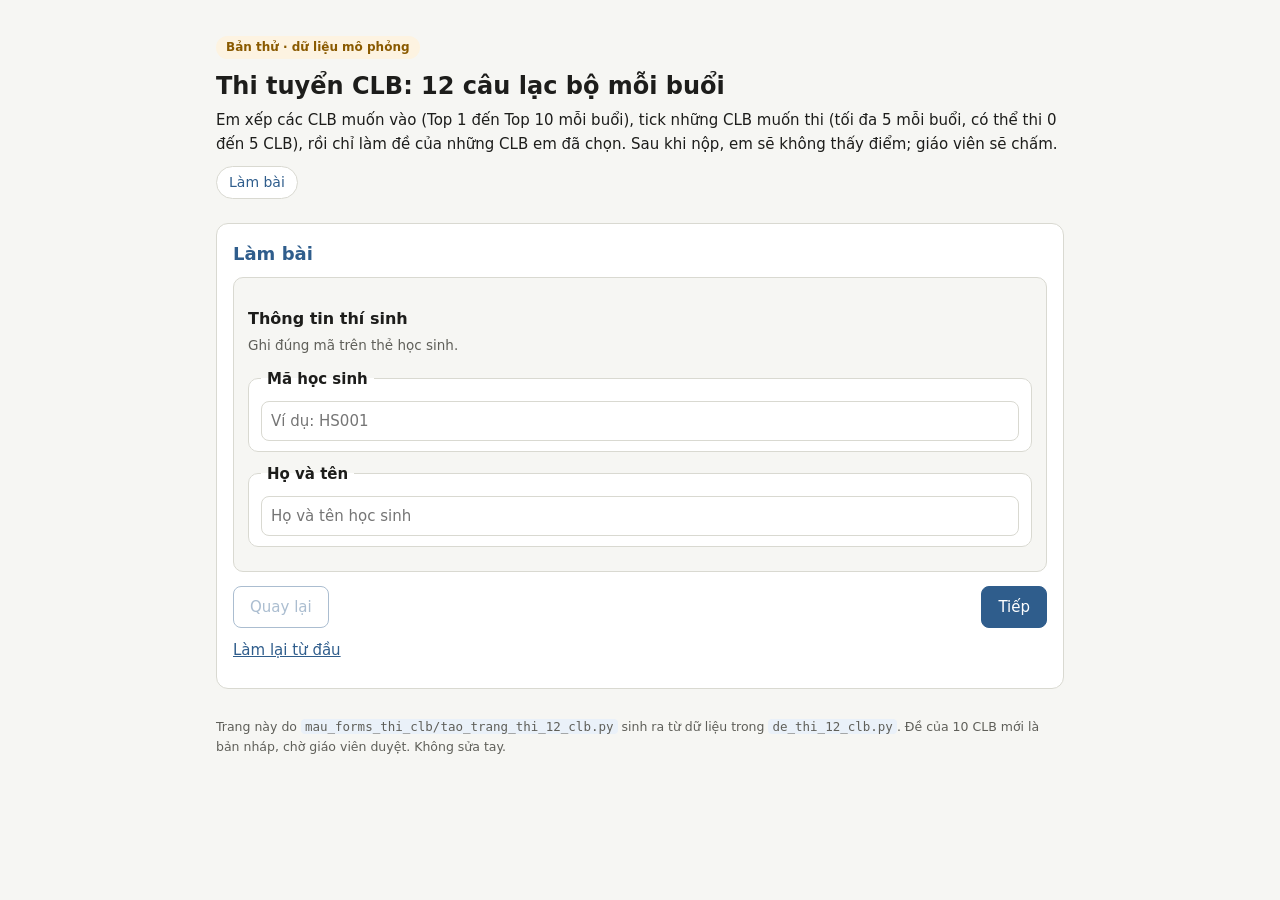
==== commit c30b6c04: "Trang thi 12 CLB: tách trang giáo viên, sửa xuất .xlsx và chỉ tiêu - Tách hai trang: index.html cho " ====
--- a/docs/thi_12_clb/index.html
+++ b/docs/thi_12_clb/index.html
@@ -58,7 +58,7 @@
   <span class="badge">Bản thử · dữ liệu mô phỏng</span>
   <h1>Thi tuyển CLB: 12 câu lạc bộ mỗi buổi</h1>
   <p>Em xếp các CLB muốn vào (Top 1 đến Top 10 mỗi buổi), tick những CLB muốn thi (tối đa 5 mỗi buổi, có thể thi 0 đến 5 CLB), rồi chỉ làm đề của những CLB em đã chọn. Sau khi nộp, em sẽ không thấy điểm; giáo viên sẽ chấm.</p>
-  <nav class="top"><a href="#thi">Làm bài</a><a href="#gv">Giáo viên</a></nav>
+  <nav class="top"><a href="#thi">Làm bài</a></nav>
 </header>
 
 <section id="thi" class="card">
@@ -66,25 +66,7 @@
   <div id="form"></div>
 </section>
 
-<section id="gv" class="card">
-  <h2>Giáo viên: nạp phiếu và tải sổ học sinh</h2>
-  <p class="muted">Chọn các tệp phiếu (.json) học sinh đã gửi. Trang chấm lại theo đáp án và hiện bảng. Hai tệp CSV dùng để dán vào hai trang "1. CLB" và "2. Học sinh" của SO_NHAP_CLB.xlsx; chưa kiểm được nạp thẳng vào phần mềm. Cột chỉ tiêu, suất ưu tiên và nhóm ưu tiên của trang "1. CLB" phải điền tay.</p>
-  <input type="file" id="gv-tep" accept=".json,application/json" multiple>
-  <p id="gv-so" class="muted"></p>
-  <h3>Chỉ tiêu mỗi CLB (bắt buộc trước khi tải sổ nhập)</h3>
-  <p class="help">Số nguyên dương. Kiosk không nhận sổ khi chỉ tiêu trống hoặc sai.</p>
-  <div id="gv-chi-tieu"></div>
-  <div class="toolbar">
-    <button class="btn" id="gv-tai-xlsx">Tải sổ nhập (.xlsx)</button>
-    <button class="btn ghost" id="gv-tai-clb">Tải trang "1. CLB" (CSV)</button>
-    <button class="btn ghost" id="gv-tai-so">Tải trang "2. Học sinh" (CSV)</button>
-    <button class="btn ghost" id="gv-tai-canh">Tải cảnh báo (CSV)</button>
-    <button class="btn ghost" id="gv-xoa">Xoá danh sách đã nạp</button>
-  </div>
-  <div id="gv-ket-qua" class="tablewrap"></div>
-  <h3>Cảnh báo</h3>
-  <div id="gv-canh" class="tablewrap"></div>
-</section>
+
 
 <footer>Trang này do <code>mau_forms_thi_clb/tao_trang_thi_12_clb.py</code> sinh ra từ dữ liệu trong <code>de_thi_12_clb.py</code>. Đề của 10 CLB mới là bản nháp, chờ giáo viên duyệt. Không sửa tay.</footer>
 </main>
@@ -213,98 +195,7 @@
 /*LOGIC-END*/
 const TRO_GIUP = {"top": "Top 1 là CLB em thích nhất. Bấm vào từng Top để chọn CLB trong danh sách. Mỗi CLB chỉ chọn một lần. Không muốn thêm thì để (Bỏ trống). Muốn CLB được chấm điểm: xếp CLB đó ở một Top, tick ở ô bên dưới, rồi làm bài thi. Trang này chỉ có Top 1 đến Top 10.", "tick": "Không thi CLB nào thì bỏ trống. CLB được chấm điểm khi vừa được xếp ở một Top, vừa được tick ở đây, và vừa được làm bài.", "first": "Chọn CLB đứng trên cùng (đứng đầu trong danh sách) trong số các CLB em đã tick. Không thi CLB nào thì chọn \"Em không thi CLB nào buổi này\". Làm xong thì chỉ chọn được CLB đứng sau.", "tiep": "Chỉ hiện các CLB đứng sau CLB vừa làm. Chọn CLB em đã tick tiếp theo; hết rồi thì chọn Không thi thêm."};
 
-/*XLSX-BEGIN*/
-// Bộ ghi .xlsx tối thiểu, không thư viện: gói ZIP không nén, mỗi trang là một sheet với ô chữ inlineStr.
-// danhSach: [{ten, dong: [[ô, ô, ...], ...]}]. Ô rỗng hoặc null thì bỏ; số thì ghi thành số.
-function dungXlsx(danhSach){
-  const enc = new TextEncoder();
-  const bang = new Uint32Array(256);
-  for(let n = 0; n < 256; n++){
-    let c = n;
-    for(let k = 0; k < 8; k++) c = c & 1 ? 0xEDB88320 ^ (c >>> 1) : c >>> 1;
-    bang[n] = c >>> 0;
-  }
-  function crc(b){
-    let c = 0xFFFFFFFF;
-    for(let i = 0; i < b.length; i++) c = bang[(c ^ b[i]) & 0xFF] ^ (c >>> 8);
-    return (c ^ 0xFFFFFFFF) >>> 0;
-  }
-  function xml(s){
-    return String(s).replace(/&/g, '&amp;').replace(/</g, '&lt;').replace(/>/g, '&gt;')
-      .replace(/"/g, '&quot;').replace(/'/g, '&apos;');
-  }
-  function cot(n){
-    let s = '';
-    n++;
-    while(n > 0){ const r = (n - 1) % 26; s = String.fromCharCode(65 + r) + s; n = Math.floor((n - 1) / 26); }
-    return s;
-  }
-  const KHAI = '<?xml version="1.0" encoding="UTF-8" standalone="yes"?>\n';
-  function trang(dong){
-    let x = KHAI + '<worksheet xmlns="http://schemas.openxmlformats.org/spreadsheetml/2006/main"><sheetData>';
-    dong.forEach(function(r, i){
-      x += '<row r="' + (i + 1) + '">';
-      r.forEach(function(v, j){
-        if(v === '' || v === null || v === undefined) return;
-        const ref = cot(j) + (i + 1);
-        if(typeof v === 'number') x += '<c r="' + ref + '"><v>' + v + '</v></c>';
-        else x += '<c r="' + ref + '" t="inlineStr"><is><t xml:space="preserve">' + xml(v) + '</t></is></c>';
-      });
-      x += '</row>';
-    });
-    return x + '</sheetData></worksheet>';
-  }
-  const tep = [];
-  tep.push(['[Content_Types].xml', KHAI + '<Types xmlns="http://schemas.openxmlformats.org/package/2006/content-types">' +
-    '<Default Extension="rels" ContentType="application/vnd.openxmlformats-package.relationships+xml"/>' +
-    '<Default Extension="xml" ContentType="application/xml"/>' +
-    '<Override PartName="/xl/workbook.xml" ContentType="application/vnd.openxmlformats-officedocument.spreadsheetml.sheet.main+xml"/>' +
-    danhSach.map(function(s, i){ return '<Override PartName="/xl/worksheets/sheet' + (i + 1) +
-      '.xml" ContentType="application/vnd.openxmlformats-officedocument.spreadsheetml.worksheet+xml"/>'; }).join('') +
-    '</Types>']);
-  tep.push(['_rels/.rels', KHAI + '<Relationships xmlns="http://schemas.openxmlformats.org/package/2006/relationships">' +
-    '<Relationship Id="rId1" Type="http://schemas.openxmlformats.org/officeDocument/2006/relationships/officeDocument" Target="xl/workbook.xml"/>' +
-    '</Relationships>']);
-  tep.push(['xl/workbook.xml', KHAI + '<workbook xmlns="http://schemas.openxmlformats.org/spreadsheetml/2006/main" ' +
-    'xmlns:r="http://schemas.openxmlformats.org/officeDocument/2006/relationships"><sheets>' +
-    danhSach.map(function(s, i){ return '<sheet name="' + xml(s.ten) + '" sheetId="' + (i + 1) + '" r:id="rId' + (i + 1) + '"/>'; }).join('') +
-    '</sheets></workbook>']);
-  tep.push(['xl/_rels/workbook.xml.rels', KHAI + '<Relationships xmlns="http://schemas.openxmlformats.org/package/2006/relationships">' +
-    danhSach.map(function(s, i){ return '<Relationship Id="rId' + (i + 1) + '" Type="http://schemas.openxmlformats.org/officeDocument/2006/relationships/worksheet" Target="worksheets/sheet' + (i + 1) + '.xml"/>'; }).join('') +
-    '</Relationships>']);
-  danhSach.forEach(function(s, i){ tep.push(['xl/worksheets/sheet' + (i + 1) + '.xml', trang(s.dong)]); });
-
-  const phan = [], dau = [];
-  let pos = 0;
-  tep.forEach(function(mucTep){
-    const tenB = enc.encode(mucTep[0]), dl = enc.encode(mucTep[1]), c = crc(dl);
-    const h = new DataView(new ArrayBuffer(30));
-    h.setUint32(0, 0x04034b50, true); h.setUint16(4, 20, true); h.setUint16(6, 0x0800, true);
-    h.setUint16(8, 0, true); h.setUint16(10, 0, true); h.setUint16(12, 0x21, true);
-    h.setUint32(14, c, true); h.setUint32(18, dl.length, true); h.setUint32(22, dl.length, true);
-    h.setUint16(26, tenB.length, true); h.setUint16(28, 0, true);
-    phan.push(new Uint8Array(h.buffer), tenB, dl);
-    const cd = new DataView(new ArrayBuffer(46));
-    cd.setUint32(0, 0x02014b50, true); cd.setUint16(4, 20, true); cd.setUint16(6, 20, true);
-    cd.setUint16(8, 0x0800, true); cd.setUint16(10, 0, true); cd.setUint16(12, 0, true);
-    cd.setUint16(14, 0x21, true); cd.setUint32(16, c, true); cd.setUint32(20, dl.length, true);
-    cd.setUint32(24, dl.length, true); cd.setUint16(28, tenB.length, true);
-    cd.setUint16(30, 0, true); cd.setUint16(32, 0, true); cd.setUint16(34, 0, true);
-    cd.setUint16(36, 0, true); cd.setUint32(38, 0, true); cd.setUint32(42, pos, true);
-    dau.push(new Uint8Array(cd.buffer), tenB);
-    pos += 30 + tenB.length + dl.length;
-  });
-  const cdDai = dau.reduce(function(n, b){ return n + b.length; }, 0);
-  const kt = new DataView(new ArrayBuffer(22));
-  kt.setUint32(0, 0x06054b50, true); kt.setUint16(8, tep.length, true); kt.setUint16(10, tep.length, true);
-  kt.setUint32(12, cdDai, true); kt.setUint32(16, pos, true);
-  const tong = new Uint8Array(pos + cdDai + 22);
-  let p = 0;
-  phan.concat(dau).forEach(function(b){ tong.set(b, p); p += b.length; });
-  tong.set(new Uint8Array(kt.buffer), p);
-  return tong;
-}
-/*XLSX-END*/
+
 
 (function(){
   'use strict';
@@ -340,15 +231,7 @@
   function moi(thongBao){ return {cur: 0, path: [0], ans: {}, loi: '', thongBao: thongBao || ''}; }
   let st = moi();
   let DA_NOP = null;
-  const GV = [];      // phiếu đã nạp, kèm thời điểm nộp
-  const DA_NAP = {};  // nội dung tệp đã nạp, để bỏ bản sao
-  // Chấm theo thời điểm nộp, không theo thứ tự chọn tệp: "giữ phiếu đầu" là bản nộp sớm nhất.
-  function phieuTheoNopLuc(){
-    return GV.slice().sort(function(a, b){
-      const x = a.nop_luc || '￿', y = b.nop_luc || '￿';
-      return x < y ? -1 : (x > y ? 1 : 0);
-    }).map(function(w){ return w.phieu; });
-  }
+  
 
   // CLB đã tick trong buổi (theo thứ tự buổi). Chỉ các CLB này được chọn để làm bài.
   function daTick(ng){
@@ -645,115 +528,11 @@
     a.click();
     setTimeout(function(){ URL.revokeObjectURL(a.href); a.remove(); }, 0);
   }
-  function taiCSV(ten, rows){
-    const dong = rows.map(function(r){
-      return r.map(function(x){
-        // Ô bắt đầu bằng = + - @ (hoặc tab, CR) có thêm dấu nháy đơn để Excel không chạy như công thức.
-        // Cùng quy tắc với api_chung.py; api_nhap.py gỡ dấu này khi nạp lại.
-        const s = x == null ? '' : String(x);
-        const an = /^[=+\-@\t\r]/.test(s) ? "'" + s : s;
-        return /[",\n\r]/.test(an) ? '"' + an.replace(/"/g, '""') + '"' : an;
-      }).join(',');
-    }).join('\r\n');
-    taiTep(ten, new Blob(['﻿' + dong], {type: 'text/csv;charset=utf-8'}));
-  }
-  function docTep(file){
-    return new Promise(function(resolve, reject){
-      const r = new FileReader();
-      r.onload = function(){ resolve(r.result); };
-      r.onerror = reject;
-      r.readAsText(file, 'utf-8');
-    });
-  }
-  function renderGV(){
-    const kq = chamTheoCLB(phieuTheoNopLuc());
-    $('#gv-ket-qua').innerHTML = bang(kq.hs[0], kq.hs.slice(1));
-    $('#gv-canh').innerHTML = bang(kq.canh[0], kq.canh.slice(1));
-  }
-  $('#gv-tep').addEventListener('change', function(e){
-    const files = Array.prototype.slice.call(e.target.files || []);
-    Promise.all(files.map(docTep)).then(function(texts){
-      const loi = [], top11 = [];
-      let trung = 0;
-      texts.forEach(function(t, i){
-        let obj = null;
-        try { obj = JSON.parse(t); } catch(err){ obj = null; }
-        if(!(obj && obj.loai === 'phieu_thi_12_clb' && obj.phieu)){ loi.push(files[i].name); return; }
-        // Cùng nội dung (kể cả thời điểm nộp) thì là cùng một tệp đã nạp rồi: bỏ bản sao.
-        const khoa = JSON.stringify(obj);
-        if(DA_NAP[khoa]){ trung++; return; }
-        DA_NAP[khoa] = true;
-        const p = obj.phieu;
-        let coTop11 = false;
-        // Trang chỉ cho Top 1–10, nhưng tệp có thể bị sửa tay: bỏ Top 11 trở lên trước khi chấm.
-        Object.keys(p).forEach(function(k){
-          const m = /-top-(\d+)$/.exec(k);
-          if(m && Number(m[1]) > 10){ delete p[k]; coTop11 = true; }
-        });
-        if(coTop11) top11.push(String(p.student_id || files[i].name));
-        GV.push({nop_luc: String(obj.nop_luc || ''), phieu: p});
-      });
-      $('#gv-so').textContent = 'Đã nạp ' + GV.length + ' phiếu.' +
-        (trung ? ' Bỏ ' + trung + ' tệp trùng nội dung.' : '') +
-        (loi.length ? ' Không đọc được: ' + loi.join(', ') + '.' : '') +
-        (top11.length ? ' Đã bỏ Top 11 trở lên (trang chỉ có Top 1–10) của: ' + top11.join(', ') + '.' : '');
-      renderGV();
-    });
-  });
-  $('#gv-tai-clb').addEventListener('click', function(){ taiCSV('1_CLB.csv', chamTheoCLB(phieuTheoNopLuc()).clb); });
-  $('#gv-tai-so').addEventListener('click', function(){ taiCSV('2_Hoc_sinh.csv', chamTheoCLB(phieuTheoNopLuc()).hs); });
-  $('#gv-tai-canh').addEventListener('click', function(){ taiCSV('canh_bao.csv', chamTheoCLB(phieuTheoNopLuc()).canh); });
-  $('#gv-xoa').addEventListener('click', function(){
-    GV.length = 0;
-    Object.keys(DA_NAP).forEach(function(k){ delete DA_NAP[k]; });
-    $('#gv-so').textContent = '';
-    $('#gv-tep').value = '';
-    renderGV();
-  });
-
-  // Chỉ tiêu do giáo viên nhập. Giữ trong bộ nhớ trang; tải lại trang thì nhập lại.
-  const CHI_TIEU = {};
-  function veChiTieu(){
-    let h = '';
-    BUOI.forEach(function(d){
-      h += '<h3>' + esc(d.ten) + '</h3>';
-      d.clubs.forEach(function(c){
-        h += '<div class="cap"><span>' + esc(c.name) + '</span><input type="number" inputmode="numeric" min="1" step="1" data-cap="' +
-          esc(c.id) + '" value="' + esc(CHI_TIEU[c.id] || '') + '"></div>';
-      });
-    });
-    $('#gv-chi-tieu').innerHTML = h;
-  }
-  $('#gv-chi-tieu').addEventListener('input', function(e){
-    const el = e.target;
-    if(el && el.getAttribute && el.getAttribute('data-cap')) CHI_TIEU[el.getAttribute('data-cap')] = el.value;
-  });
-  // CLB chưa có chỉ tiêu hợp lệ (số nguyên dương, không có số 0 đứng đầu).
-  function thieuChiTieu(){
-    const thieu = [];
-    BUOI.forEach(function(d){ d.clubs.forEach(function(c){
-      if(!/^[1-9][0-9]*$/.test(String(CHI_TIEU[c.id] || '').trim())) thieu.push(c.name);
-    }); });
-    return thieu;
-  }
-  $('#gv-tai-xlsx').addEventListener('click', function(){
-    const thieu = thieuChiTieu();
-    if(thieu.length){
-      $('#gv-so').textContent = 'Chưa xuất được. Thiếu hoặc sai chỉ tiêu của ' + thieu.length + ' CLB: ' + thieu.join(', ') + '.';
-      return;
-    }
-    const kq = chamTheoCLB(phieuTheoNopLuc());
-    const sheetClb = [['Tên CLB', 'Buổi', 'Chỉ tiêu', 'Suất ưu tiên', 'Nhóm ưu tiên', 'Mã CLB']];
-    BUOI.forEach(function(d){ d.clubs.forEach(function(c){
-      sheetClb.push([c.name, d.ma, Number(String(CHI_TIEU[c.id]).trim()), '', '', c.id]);
-    }); });
-    const bytes = dungXlsx([{ten: '1. CLB', dong: sheetClb}, {ten: '2. Học sinh', dong: kq.hs}]);
-    taiTep('SO_NHAP_CLB.xlsx', new Blob([bytes], {type: 'application/vnd.openxmlformats-officedocument.spreadsheetml.sheet'}));
-  });
-
-  veChiTieu();
+  
+
+  
   render();
-  renderGV();
+  
 })();
 </script>
 </body>
